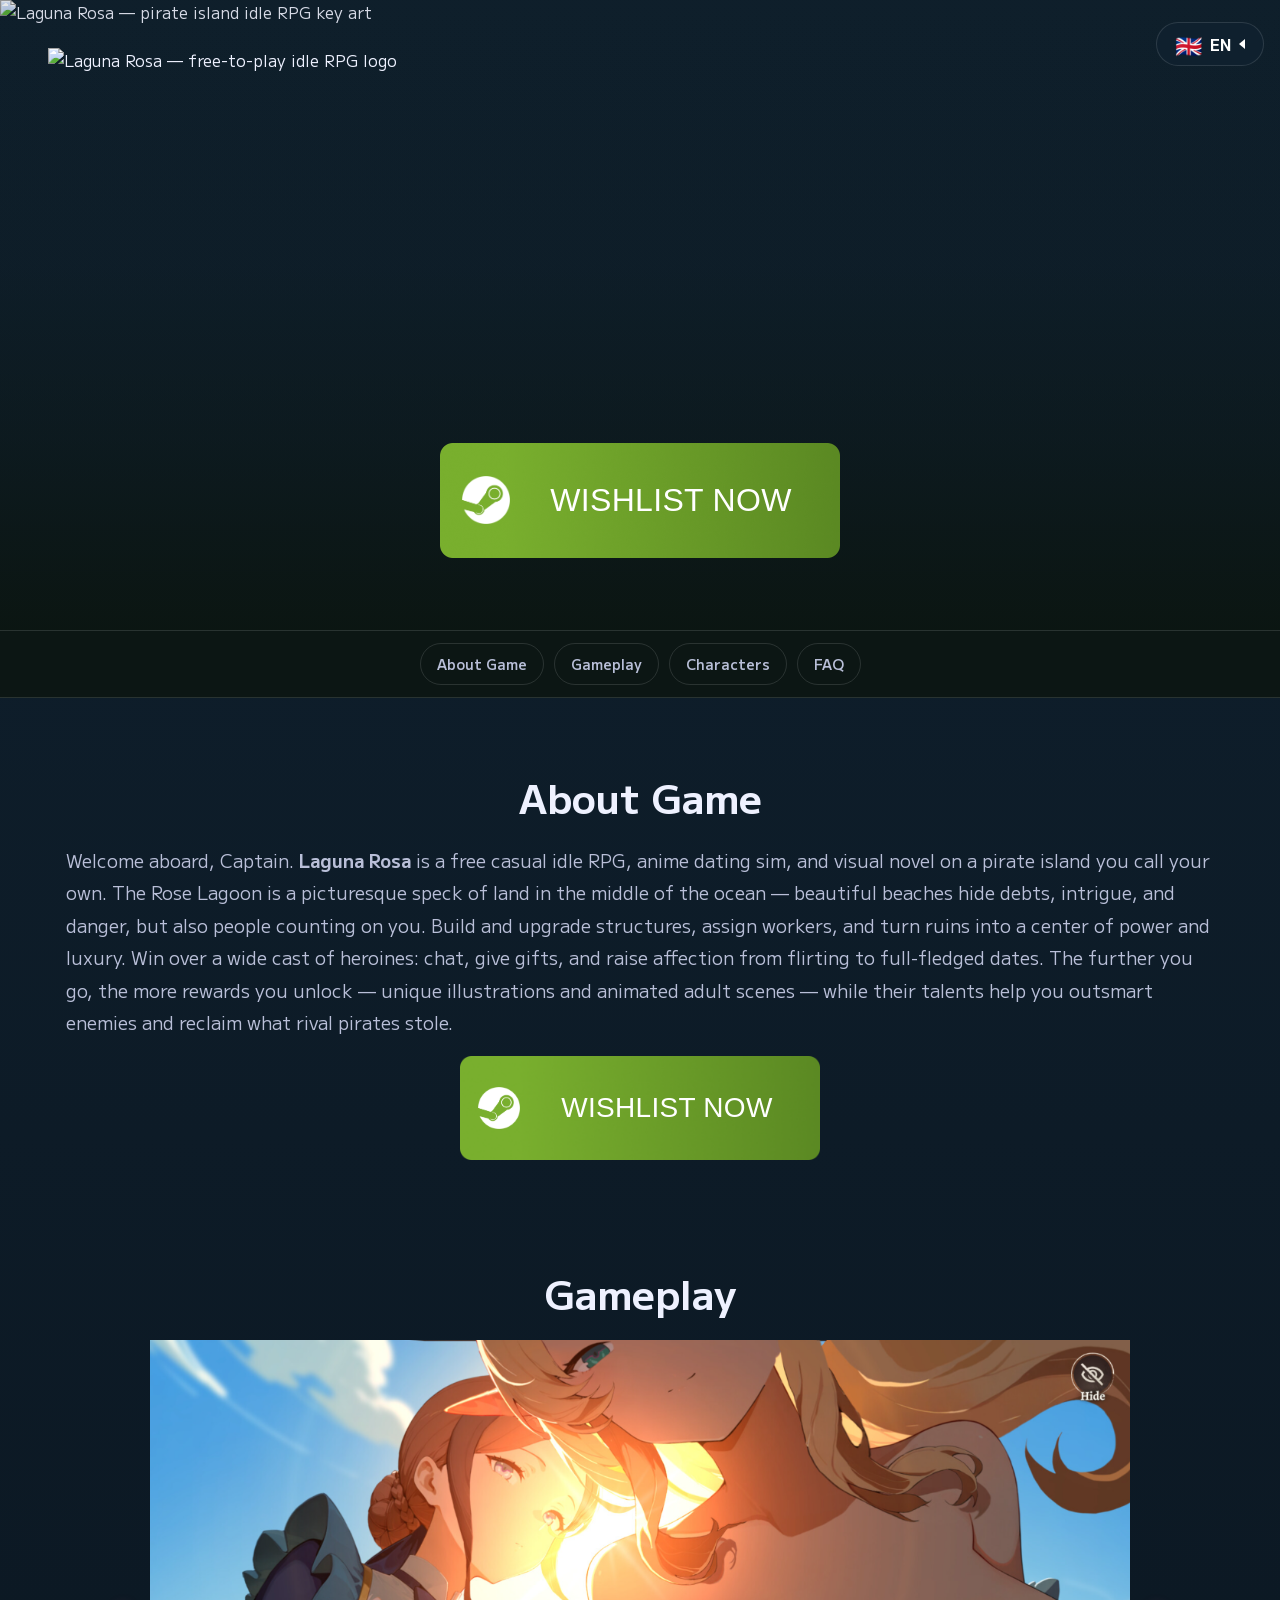
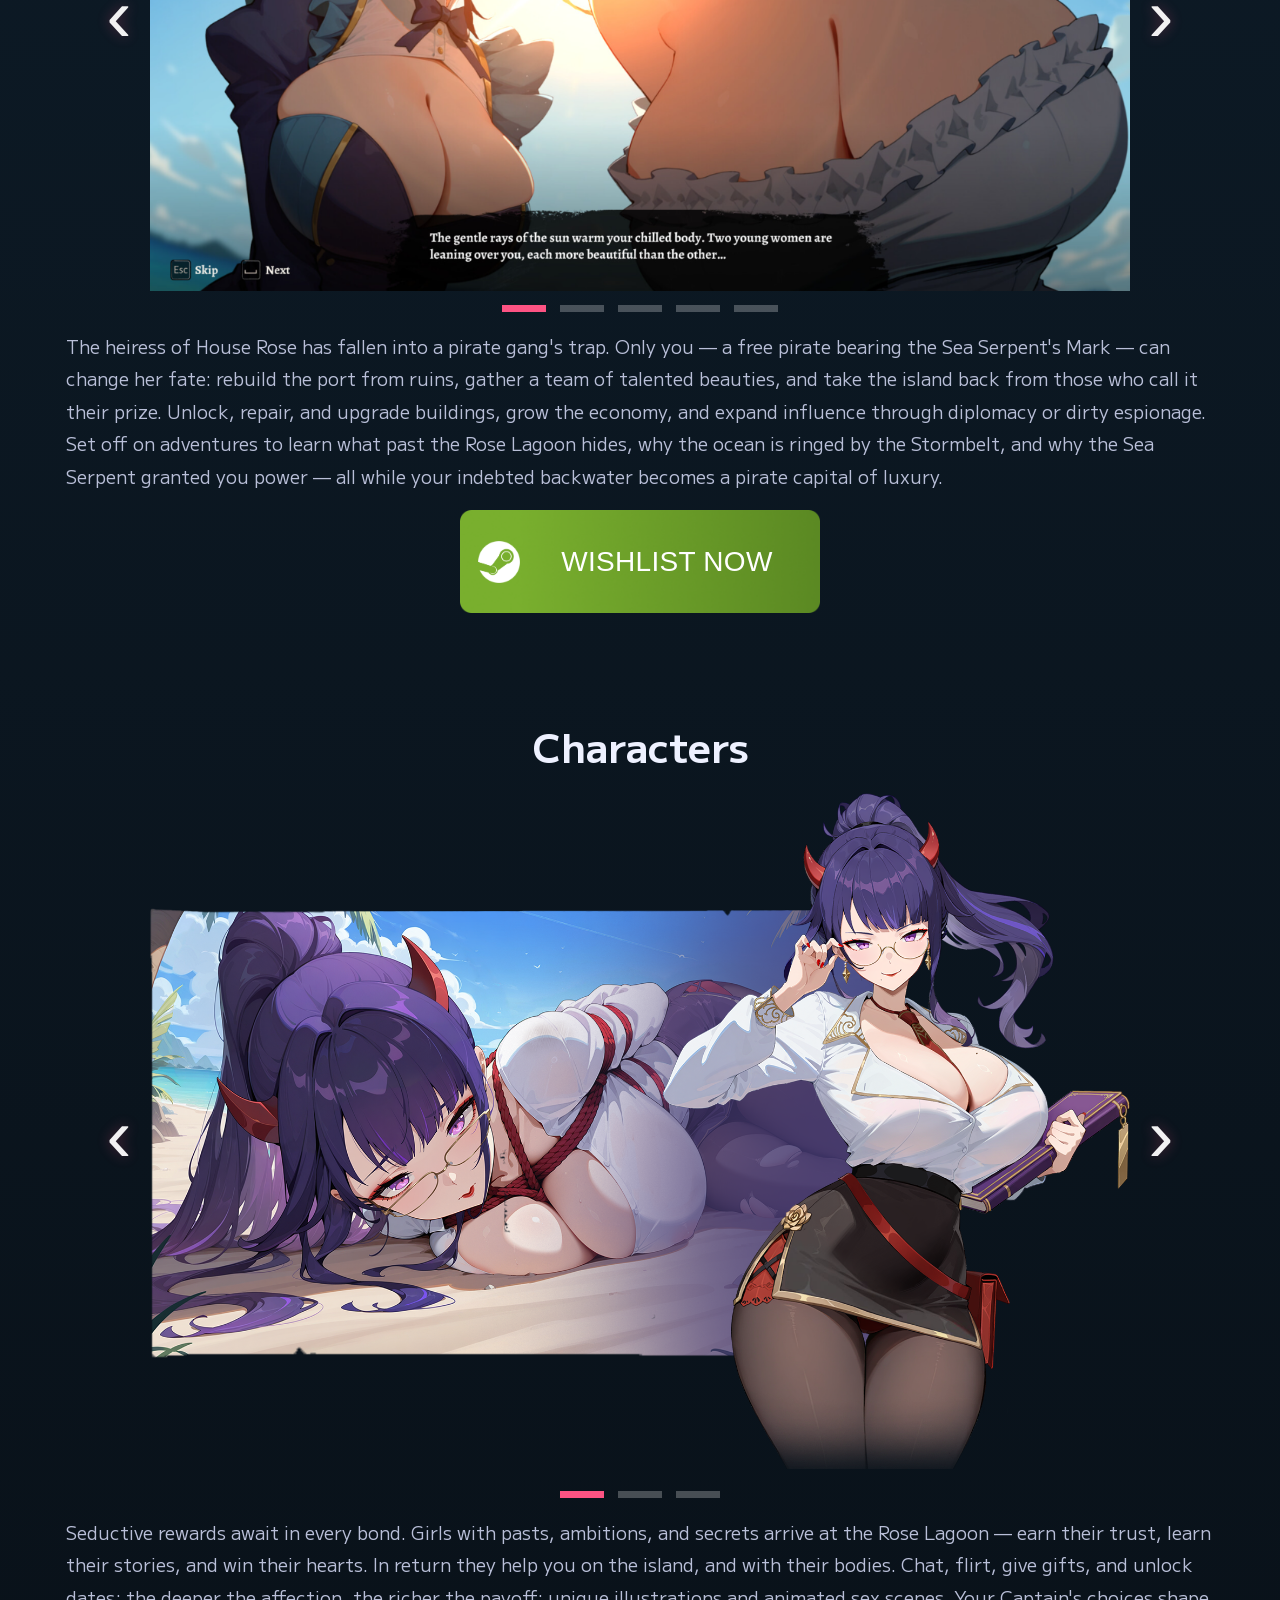
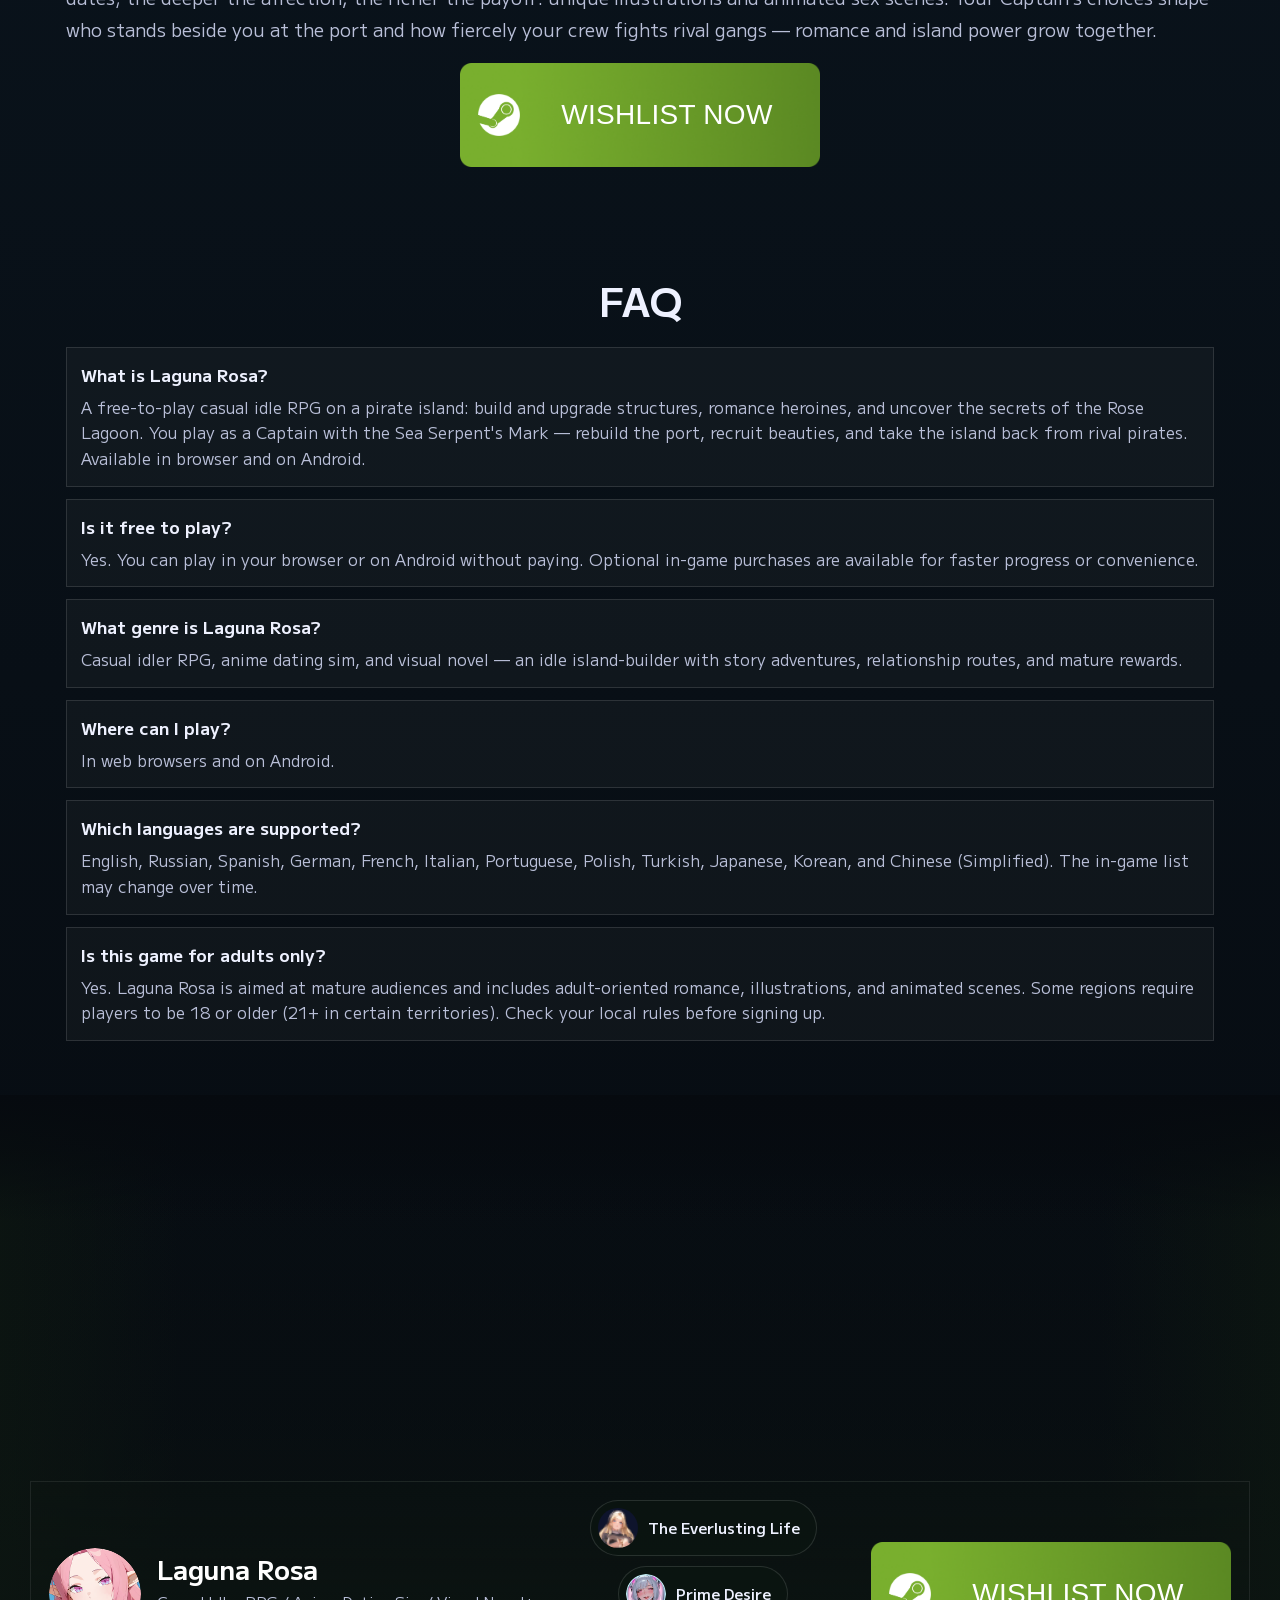
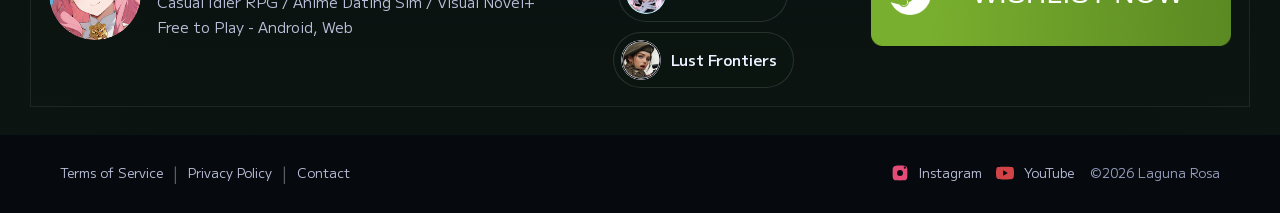
==== index.html @ 3c932c4e "Initial commit" ====
<!DOCTYPE html>
<html lang="en">
<head>
  <meta charset="UTF-8">
  <meta name="viewport" content="width=device-width, initial-scale=1.0">
  <meta name="referrer" content="strict-origin-when-cross-origin">
  <link rel="canonical" href="https://www.lustfrontiers.com/">
  <link rel="alternate" hreflang="en" href="https://www.lustfrontiers.com/">
  <link rel="alternate" hreflang="de" href="https://www.lustfrontiers.com/index-de.html">
  <link rel="alternate" hreflang="fr" href="https://www.lustfrontiers.com/index-fr.html">
  <link rel="alternate" hreflang="es" href="https://www.lustfrontiers.com/index-es.html">
  <link rel="alternate" hreflang="ja" href="https://www.lustfrontiers.com/index-jp.html">
  <link rel="alternate" hreflang="ko" href="https://www.lustfrontiers.com/index-ko.html">
  <link rel="alternate" hreflang="ru" href="https://www.lustfrontiers.com/index-ru.html">
  <link rel="alternate" hreflang="x-default" href="https://www.lustfrontiers.com/">
  <title>Laguna Rosa — free idle pirate island RPG with anime dating sim</title>
  <meta name="description" content="Laguna Rosa: a free casual idle RPG on a pirate island. Build your port, romance beautiful heroines, uncover secrets of the Rose Lagoon. Play in browser or on Android.">
  <meta name="keywords" content="Laguna Rosa, idle RPG, casual idler, anime dating sim, visual novel, pirate game, island builder, free browser game, Android, romance game, adult game">
  <link rel="icon" type="image/ico" href="favicon.ico">

  <link rel="preconnect" href="https://fonts.googleapis.com">
  <link rel="preconnect" href="https://fonts.gstatic.com" crossorigin>
  <link href="https://fonts.googleapis.com/css2?family=M+PLUS+1:wght@400;500;700&display=swap" rel="stylesheet">

  <link rel="stylesheet" href="css/main.css">

  <script src="js/yandex-metrika.js" data-counter-id="109002405"></script>
</head>

<body>
  <noscript><div><img src="https://mc.yandex.ru/watch/109002405" style="position:absolute;left:-9999px;" alt=""></div></noscript>

  <header class="hero">
    <img class="hero__header" src="assets/common/header_image.webp" alt="Laguna Rosa — pirate island idle RPG key art">
    <div class="hero__overlay"></div>

    <div class="lang-switcher" data-lang-switcher>
      <button type="button" class="lang-switcher__toggle" aria-expanded="false" aria-haspopup="true" aria-label="Select language">
        <span class="lang-switcher__current">
          <span class="lang-switcher__flag" aria-hidden="true">🇬🇧</span>
          <span class="lang-switcher__code">EN</span>
        </span>
      </button>
      <nav class="lang-switcher__menu" aria-label="Languages">
        <a class="lang-switcher__link" href="index.html" data-lang="en"><span class="lang-switcher__flag" aria-hidden="true">🇬🇧</span><span class="lang-switcher__code">EN</span></a>
        <a class="lang-switcher__link" href="index-de.html" data-lang="de"><span class="lang-switcher__flag" aria-hidden="true">🇩🇪</span><span class="lang-switcher__code">DE</span></a>
        <a class="lang-switcher__link" href="index-fr.html" data-lang="fr"><span class="lang-switcher__flag" aria-hidden="true">🇫🇷</span><span class="lang-switcher__code">FR</span></a>
        <a class="lang-switcher__link" href="index-es.html" data-lang="es"><span class="lang-switcher__flag" aria-hidden="true">🇪🇸</span><span class="lang-switcher__code">ES</span></a>
        <a class="lang-switcher__link" href="index-jp.html" data-lang="jp"><span class="lang-switcher__flag" aria-hidden="true">🇯🇵</span><span class="lang-switcher__code">JP</span></a>
        <a class="lang-switcher__link" href="index-ko.html" data-lang="ko"><span class="lang-switcher__flag" aria-hidden="true">🇰🇷</span><span class="lang-switcher__code">KR</span></a>
        <a class="lang-switcher__link" href="index-ru.html" data-lang="ru"><span class="lang-switcher__flag" aria-hidden="true">🇷🇺</span><span class="lang-switcher__code">RU</span></a>
      </nav>
    </div>

    <div class="hero__content">
      <div class="hero__logo">
        <img src="assets/common/logo.webp" alt="Laguna Rosa — free-to-play idle RPG logo">
      </div>
      <div class="steam-cta steam-cta--hero">
        <a class="steam-cta__wishlist" data-steam-link href="#" target="_blank" rel="noopener noreferrer" aria-label="View Laguna Rosa on Steam">
          <img class="steam-cta__wishlist-icon" src="assets/common/steam.webp" alt="" width="894" height="894" aria-hidden="true">
          <span class="steam-cta__wishlist-text">WISHLIST NOW</span>
        </a>
      </div>
    </div>
  </header>

  <div class="section-nav-wrapper">
    <nav class="section-nav" id="section-nav">
      <a class="section-nav__item" href="#section-about">About Game</a>
      <a class="section-nav__item" href="#section-gameplay">Gameplay</a>
      <a class="section-nav__item" href="#section-characters">Characters</a>
      <a class="section-nav__item" href="#section-faq">FAQ</a>
    </nav>
  </div>

  <main class="content">
    <section id="section-about" class="content-section">
      <h2 class="section-title">About Game</h2>
      <p class="section-block__text">
        Welcome aboard, Captain. <strong class="game-name">Laguna Rosa</strong> is a free casual idle RPG, anime dating sim, and visual novel on a pirate island you call your own. The Rose Lagoon is a picturesque speck of land in the middle of the ocean — beautiful beaches hide debts, intrigue, and danger, but also people counting on you. Build and upgrade structures, assign workers, and turn ruins into a center of power and luxury. Win over a wide cast of heroines: chat, give gifts, and raise affection from flirting to full-fledged dates. The further you go, the more rewards you unlock — unique illustrations and animated adult scenes — while their talents help you outsmart enemies and reclaim what rival pirates stole.
      </p>
            <div class="section-play">
        <div class="steam-cta">
          <a class="steam-cta__wishlist" data-steam-link href="#" target="_blank" rel="noopener noreferrer" aria-label="View Laguna Rosa on Steam">
          <img class="steam-cta__wishlist-icon" src="assets/common/steam.webp" alt="" width="894" height="894" aria-hidden="true">
          <span class="steam-cta__wishlist-text">WISHLIST NOW</span>
        </a>
        </div>
      </div>

    </section>

    <section id="section-gameplay" class="content-section">
      <h2 class="section-title">Gameplay</h2>
      <div class="carousel carousel--style-b" data-carousel data-carousel-interval="5000">
        <div class="carousel__slide-area">
          <button class="carousel__nav carousel__nav--prev" data-carousel-prev aria-label="Previous screenshot">
            <img src="assets/common/arrow_left.webp" alt="Previous">
          </button>
          <div class="carousel__container">
            <div class="carousel__track" data-carousel-track>
              <div class="carousel__slide"><img src="assets/carousel_01/Gameplay_screen_01.webp" alt="Laguna Rosa — Rose Lagoon island overview"></div>
              <div class="carousel__slide"><img src="assets/carousel_01/Gameplay_screen_02.webp" alt="Laguna Rosa — rebuild and upgrade port buildings"></div>
              <div class="carousel__slide"><img src="assets/carousel_01/Gameplay_screen_03.webp" alt="Laguna Rosa — assign workers and expand the island"></div>
              <div class="carousel__slide"><img src="assets/carousel_01/Gameplay_screen_04.webp" alt="Laguna Rosa — diplomacy and espionage on the high seas"></div>
              <div class="carousel__slide"><img src="assets/carousel_01/Gameplay_screen_05.webp" alt="Laguna Rosa — adventure beyond the Stormbelt"></div>
            </div>
          </div>
          <button class="carousel__nav carousel__nav--next" data-carousel-next aria-label="Next screenshot">
            <img src="assets/common/arrow_right.webp" alt="Next">
          </button>
        </div>
        <div class="carousel__pagination">
          <button class="carousel__dot active" data-carousel-dot aria-label="Slide 1"></button>
          <button class="carousel__dot" data-carousel-dot aria-label="Slide 2"></button>
          <button class="carousel__dot" data-carousel-dot aria-label="Slide 3"></button>
          <button class="carousel__dot" data-carousel-dot aria-label="Slide 4"></button>
          <button class="carousel__dot" data-carousel-dot aria-label="Slide 5"></button>
        </div>
      </div>
      <p class="section-block__text">
        The heiress of House Rose has fallen into a pirate gang's trap. Only you — a free pirate bearing the Sea Serpent's Mark — can change her fate: rebuild the port from ruins, gather a team of talented beauties, and take the island back from those who call it their prize. Unlock, repair, and upgrade buildings, grow the economy, and expand influence through diplomacy or dirty espionage. Set off on adventures to learn what past the Rose Lagoon hides, why the ocean is ringed by the Stormbelt, and why the Sea Serpent granted you power — all while your indebted backwater becomes a pirate capital of luxury.
      </p>
            <div class="section-play">
        <div class="steam-cta">
          <a class="steam-cta__wishlist" data-steam-link href="#" target="_blank" rel="noopener noreferrer" aria-label="View Laguna Rosa on Steam">
          <img class="steam-cta__wishlist-icon" src="assets/common/steam.webp" alt="" width="894" height="894" aria-hidden="true">
          <span class="steam-cta__wishlist-text">WISHLIST NOW</span>
        </a>
        </div>
      </div>

    </section>

    <section id="section-characters" class="content-section">
      <h2 class="section-title">Characters</h2>
      <div class="carousel carousel--style-b" data-carousel data-carousel-interval="6500">
        <div class="carousel__slide-area">
          <button class="carousel__nav carousel__nav--prev" data-carousel-prev aria-label="Previous character">
            <img src="assets/common/arrow_left.webp" alt="Previous">
          </button>
          <div class="carousel__container">
            <div class="carousel__track" data-carousel-track>
              <div class="carousel__slide"><img src="assets/carousel_02/slide_1.webp" alt="Laguna Rosa — heroine portrait and affection route"></div>
              <div class="carousel__slide"><img src="assets/carousel_02/slide_2.webp" alt="Laguna Rosa — chat, gifts, and rising affection"></div>
              <div class="carousel__slide"><img src="assets/carousel_02/slide_3.webp" alt="Laguna Rosa — heroine with a past, ambitions, and secrets"></div>
            </div>
          </div>
          <button class="carousel__nav carousel__nav--next" data-carousel-next aria-label="Next character">
            <img src="assets/common/arrow_right.webp" alt="Next">
          </button>
        </div>
        <div class="carousel__pagination">
          <button class="carousel__dot active" data-carousel-dot aria-label="Character 1"></button>
          <button class="carousel__dot" data-carousel-dot aria-label="Character 2"></button>
          <button class="carousel__dot" data-carousel-dot aria-label="Character 3"></button>
        </div>
      </div>
      <p class="section-block__text">
        Seductive rewards await in every bond. Girls with pasts, ambitions, and secrets arrive at the Rose Lagoon — earn their trust, learn their stories, and win their hearts. In return they help you on the island, and with their bodies. Chat, flirt, give gifts, and unlock dates; the deeper the affection, the richer the payoff: unique illustrations and animated sex scenes. Your Captain's choices shape who stands beside you at the port and how fiercely your crew fights rival gangs — romance and island power grow together.
      </p>
            <div class="section-play">
        <div class="steam-cta">
          <a class="steam-cta__wishlist" data-steam-link href="#" target="_blank" rel="noopener noreferrer" aria-label="View Laguna Rosa on Steam">
          <img class="steam-cta__wishlist-icon" src="assets/common/steam.webp" alt="" width="894" height="894" aria-hidden="true">
          <span class="steam-cta__wishlist-text">WISHLIST NOW</span>
        </a>
        </div>
      </div>

    </section>

    <!-- Trailer: hidden until video is on channel; remove content-section--trailer-hidden to show -->
    <section id="section-trailer" class="content-section content-section--trailer-hidden" aria-hidden="true">
      <h2 class="section-title">Trailer</h2>
      <div class="trailer-frame">
        <div class="trailer-frame__inner">
          <iframe
            src="https://www.youtube-nocookie.com/embed/x11kabUIgeI"
            title="Laguna Rosa trailer"
            referrerpolicy="strict-origin-when-cross-origin"
            allow="accelerometer; autoplay; clipboard-write; encrypted-media; gyroscope; picture-in-picture; web-share"
            allowfullscreen
          ></iframe>
        </div>
      </div>
            <div class="section-play">
        <div class="steam-cta">
          <a class="steam-cta__wishlist" data-steam-link href="#" target="_blank" rel="noopener noreferrer" aria-label="View Laguna Rosa on Steam">
          <img class="steam-cta__wishlist-icon" src="assets/common/steam.webp" alt="" width="894" height="894" aria-hidden="true">
          <span class="steam-cta__wishlist-text">WISHLIST NOW</span>
        </a>
        </div>
      </div>

    </section>

    <section id="section-faq" class="content-section">
      <h2 class="section-title">FAQ</h2>
      <div class="faq">
        <div class="faq__item">
          <h3 class="faq__question">What is Laguna Rosa?</h3>
          <p class="faq__answer">A free-to-play casual idle RPG on a pirate island: build and upgrade structures, romance heroines, and uncover the secrets of the Rose Lagoon. You play as a Captain with the Sea Serpent's Mark — rebuild the port, recruit beauties, and take the island back from rival pirates. Available in browser and on Android.</p>
        </div>
        <div class="faq__item">
          <h3 class="faq__question">Is it free to play?</h3>
          <p class="faq__answer">Yes. You can play in your browser or on Android without paying. Optional in-game purchases are available for faster progress or convenience.</p>
        </div>
        <div class="faq__item">
          <h3 class="faq__question">What genre is Laguna Rosa?</h3>
          <p class="faq__answer">Casual idler RPG, anime dating sim, and visual novel — an idle island-builder with story adventures, relationship routes, and mature rewards.</p>
        </div>
        <div class="faq__item">
          <h3 class="faq__question">Where can I play?</h3>
          <p class="faq__answer">In web browsers and on Android.</p>
        </div>
        <div class="faq__item">
          <h3 class="faq__question">Which languages are supported?</h3>
          <p class="faq__answer">English, Russian, Spanish, German, French, Italian, Portuguese, Polish, Turkish, Japanese, Korean, and Chinese (Simplified). The in-game list may change over time.</p>
        </div>
        <div class="faq__item">
          <h3 class="faq__question">Is this game for adults only?</h3>
          <p class="faq__answer">Yes. Laguna Rosa is aimed at mature audiences and includes adult-oriented romance, illustrations, and animated scenes. Some regions require players to be 18 or older (21+ in certain territories). Check your local rules before signing up.</p>
        </div>
      </div>

    </section>
  </main>

  <div class="end-visual-combo end-visual-combo--soft">
    <section class="end-visual end-visual--c" aria-hidden="true"></section>
    <div class="end-visual-combo__info">
      <div class="end-visual-combo__top">
        <div class="end-visual-combo__game">
          <div class="end-visual-combo__icon">
            <img src="assets/common/game-icon.webp" alt="Laguna Rosa app icon — Android and browser">
          </div>
          <div class="end-visual-combo__meta">
            <span class="end-visual-combo__name">Laguna Rosa</span>
            <span class="end-visual-combo__sub">Casual Idler RPG / Anime Dating Sim / Visual Novel+</span>
            <span class="end-visual-combo__sub">Free to Play - Android, Web</span>
          </div>
        </div>
        <div class="related-games related-games--in-combo">
          <ul class="related-games__list" aria-label="Other games">
            <li>
              <a class="related-games__link" href="https://theeverlustinglife.com/?utm_source=lr_web" target="_blank" rel="noopener noreferrer">
                <img class="related-games__icon" src="assets/common/everlusting-life-icon.ico" alt="">
                <span>The Everlusting Life</span>
              </a>
            </li>
            <li>
              <a class="related-games__link" href="https://primedesiregame.com/?utm_source=lr_web" target="_blank" rel="noopener noreferrer">
                <img class="related-games__icon" src="assets/common/prime-desire-icon.webp" alt="">
                <span>Prime Desire</span>
              </a>
            </li>
            <li>
              <a class="related-games__link" href="https://thelustfrontiers.com/?utm_source=lr_web" target="_blank" rel="noopener noreferrer">
                <img class="related-games__icon" src="assets/common/lust-frontiers-icon.webp" alt="">
                <span>Lust Frontiers</span>
              </a>
            </li>
          </ul>
        </div>
        <div class="steam-cta steam-cta--end">
          <a class="steam-cta__wishlist" data-steam-link href="#" target="_blank" rel="noopener noreferrer" aria-label="View Laguna Rosa on Steam">
          <img class="steam-cta__wishlist-icon" src="assets/common/steam.webp" alt="" width="894" height="894" aria-hidden="true">
          <span class="steam-cta__wishlist-text">WISHLIST NOW</span>
        </a>
        </div>
      </div>
    </div>
  </div>

  <footer class="footer">
    <div class="footer__bottom-row">
      <div class="footer__links">
        <a href="terms-of-use.html" target="_blank" rel="noopener noreferrer">Terms of Service</a>
        <span class="footer__separator">|</span>
        <a href="privacy.html" target="_blank" rel="noopener noreferrer">Privacy Policy</a>
        <span class="footer__separator">|</span>
        <a href="contact.html" target="_blank" rel="noopener noreferrer">Contact</a>
      </div>
      <div class="social-links social-links--footer">
        <a href="https://www.instagram.com/lagunarosagame/" class="social-links__item social-links__item--instagram" target="_blank" rel="noopener noreferrer">Instagram</a>
        <a href="https://www.youtube.com/@lagunarosagame" class="social-links__item social-links__item--youtube" target="_blank" rel="noopener noreferrer">YouTube</a>
      </div>
      <p class="footer__copyright">©2026 Laguna Rosa</p>
    </div>
  </footer>

  <script src="js/main.js"></script>
</body>
</html>
---- css/main.css ----
:root {
  --bg-start: #0f202e;
  --bg-end: #060a0f;
  --text-main: #eef1ff;
  --text-soft: #b9bfd8;
  --accent: #fd5383;
  --accent-hover: #e74a4c;
  --accent-aux: #456526;
  --border: rgba(255, 255, 255, 0.12);
  --max-width: 1160px;
  --play-btn-aspect: 2055 / 765;
  --hero-logo-inset: clamp(20px, 4vw, 48px);
}

* {
  box-sizing: border-box;
}

body {
  margin: 0;
  font-family: "M PLUS 1", sans-serif;
  color: var(--text-main);
  background: linear-gradient(180deg, var(--bg-start), var(--bg-end));
}

a {
  color: inherit;
  text-decoration: none;
}

.hero {
  position: relative;
  min-height: 70vh;
  overflow: hidden;
  display: block;
}

.hero__header {
  position: absolute;
  inset: 0;
  width: 100%;
  height: 100%;
  object-fit: cover;
  object-position: center center;
}

.hero__overlay {
  position: absolute;
  inset: 0;
  pointer-events: none;
  background: linear-gradient(
    180deg,
    rgba(11, 21, 16, 0.1) 0%,
    rgba(11, 21, 16, 0.14) 42%,
    rgba(11, 21, 16, 0.48) 72%,
    rgba(11, 21, 16, 0.92) 100%
  );
}

.hero__content {
  position: absolute;
  inset: 0;
  z-index: 2;
  display: flex;
  flex-direction: column;
  justify-content: space-between;
  align-items: center;
  padding: 0 0 clamp(28px, 8vh, 72px);
  width: 100%;
  box-sizing: border-box;
  pointer-events: none;
}

.hero__content > * {
  pointer-events: auto;
}

.hero__logo {
  align-self: flex-start;
  margin: var(--hero-logo-inset) 0 0 var(--hero-logo-inset);
  width: clamp(160px, 36vw, 480px);
  flex-shrink: 0;
}

.hero__logo img {
  width: 100%;
  max-height: clamp(120px, 28vh, 380px);
  object-fit: contain;
  display: block;
}

.lang-switcher {
  position: absolute;
  top: 16px;
  right: 16px;
  z-index: 3;
  display: flex;
  flex-direction: row-reverse;
  align-items: center;
  gap: 8px;
}

.lang-switcher__toggle {
  font-family: inherit;
  font-size: 16px;
  font-weight: 700;
  padding: 10px 18px;
  border-radius: 999px;
  color: #fff;
  background: var(--bg-start);
  border: 1px solid var(--border);
  cursor: pointer;
  display: inline-flex;
  align-items: center;
  gap: 8px;
  transition: background 0.2s ease;
}

.lang-switcher__toggle:hover {
  background: #162d3f;
}

.lang-switcher__toggle::after {
  content: "";
  width: 0;
  height: 0;
  border-top: 5px solid transparent;
  border-bottom: 5px solid transparent;
  border-right: 6px solid currentColor;
  transition: transform 0.2s ease;
}

.lang-switcher--open .lang-switcher__toggle::after {
  transform: rotate(180deg);
}

.lang-switcher__menu {
  display: flex;
  flex-direction: row-reverse;
  align-items: center;
  gap: 8px;
  margin: 0;
  padding: 8px;
  list-style: none;
  background: var(--bg-start);
  border: 1px solid var(--border);
  border-radius: 999px;
  opacity: 0;
  visibility: hidden;
  transform: translateX(8px);
  pointer-events: none;
  transition: opacity 0.2s ease, visibility 0.2s ease, transform 0.2s ease;
}

.lang-switcher--open .lang-switcher__menu {
  opacity: 1;
  visibility: visible;
  transform: translateX(0);
  pointer-events: auto;
}

.lang-switcher__current,
.lang-switcher__link {
  display: inline-flex;
  align-items: center;
  gap: 8px;
}

.lang-switcher__flag {
  font-size: 22px;
  line-height: 1;
  flex-shrink: 0;
}

.lang-switcher__code {
  line-height: 1;
}

.lang-switcher__link {
  font-size: 15px;
  font-weight: 700;
  padding: 8px 12px;
  border-radius: 999px;
  color: var(--text-soft);
  transition: 0.2s ease;
  white-space: nowrap;
}

.lang-switcher__link:hover {
  color: var(--text-main);
  background: rgba(255, 255, 255, 0.08);
}

.section-nav-wrapper {
  position: sticky;
  top: 0;
  z-index: 30;
  backdrop-filter: blur(8px);
  background: rgba(12, 22, 17, 0.84);
  border-top: 1px solid var(--border);
  border-bottom: 1px solid var(--border);
}

.section-nav {
  width: min(var(--max-width), 96vw);
  margin: 0 auto;
  display: flex;
  flex-wrap: wrap;
  justify-content: center;
  gap: 10px;
  padding: 12px 0;
}

.section-nav__item {
  padding: 10px 16px;
  border: 1px solid var(--border);
  border-radius: 999px;
  color: var(--text-soft);
  font-weight: 600;
  font-size: 14px;
  transition: 0.2s ease;
}

.section-nav__item:hover,
.section-nav__item.active {
  color: #fff;
  border-color: rgba(253, 83, 131, 0.75);
  background: rgba(253, 83, 131, 0.2);
}

.content {
  width: min(var(--max-width), 94vw);
  margin: 0 auto;
  padding: 36px 0 20px;
}

.content-section {
  padding: 34px 6px;
}

.content-section + .content-section {
  margin-top: 36px;
}

/* Trailer block kept in DOM for later; toggle by removing this class */
.content-section--trailer-hidden {
  display: none !important;
}

.section-title {
  margin: 0 0 18px;
  text-align: center;
  font-size: clamp(26px, 3.2vw, 40px);
  font-weight: 700;
}

.image-block {
  overflow: hidden;
}

.image-block img {
  width: 100%;
  display: block;
}

.image-block--full img {
  min-height: clamp(280px, 42vw, 520px);
  object-fit: cover;
  object-position: center;
}

.section-block__text {
  margin: 18px 0 0;
  font-size: 18px;
  line-height: 1.8;
  color: var(--text-soft);
  text-align: left;
}

.trailer-frame {
  border: 1px solid var(--border);
  padding: 10px;
  background: #0e1713;
}

.trailer-frame__inner {
  position: relative;
  padding-bottom: 56.25%;
  height: 0;
  overflow: hidden;
  border-radius: 10px;
}

.trailer-frame__inner iframe {
  position: absolute;
  inset: 0;
  width: 100%;
  height: 100%;
  border: 0;
}

.faq {
  display: grid;
  gap: 12px;
}

.faq__item {
  background: rgba(255, 255, 255, 0.03);
  border: 1px solid var(--border);
  padding: 14px;
}

.faq__question {
  margin: 0 0 8px;
  font-size: 17px;
}

.faq__answer {
  margin: 0;
  color: var(--text-soft);
  line-height: 1.6;
}

.end-visual {
  position: relative;
  width: 100%;
  margin: 0;
  height: clamp(280px, 46vw, 620px);
  overflow: hidden;
  pointer-events: none;
}

.end-visual::before {
  content: "";
  position: absolute;
  inset: 0;
  z-index: 1;
  background:
    linear-gradient(180deg, rgba(12, 21, 17, 0) 0%, rgba(12, 21, 17, 0.16) 36%, rgba(12, 21, 17, 0.8) 100%),
    linear-gradient(90deg, rgba(12, 21, 17, 0.95) 0%, rgba(12, 21, 17, 0) 16%, rgba(12, 21, 17, 0) 84%, rgba(12, 21, 17, 0.95) 100%);
}

.end-visual::after {
  content: "";
  position: absolute;
  left: 0;
  right: 0;
  top: 0;
  z-index: 2;
  height: clamp(56px, 10vw, 128px);
  background: linear-gradient(
    180deg,
    var(--bg-end) 0%,
    rgba(6, 10, 15, 0.72) 42%,
    rgba(6, 10, 15, 0) 100%
  );
}

.end-visual--a {
  height: clamp(250px, 40vw, 520px);
}

.end-visual--b {
  height: clamp(300px, 48vw, 640px);
}

.end-visual--b img {
  width: min(1700px, 108%);
  filter: saturate(0.92) brightness(0.82);
}

.end-visual--b::before {
  background:
    linear-gradient(180deg, rgba(12, 21, 17, 0.04) 0%, rgba(12, 21, 17, 0.26) 42%, rgba(12, 21, 17, 0.88) 100%),
    linear-gradient(90deg, rgba(12, 21, 17, 0.98) 0%, rgba(12, 21, 17, 0.2) 14%, rgba(12, 21, 17, 0.2) 86%, rgba(12, 21, 17, 0.98) 100%);
}

.end-visual-combo {
  position: relative;
}

.end-visual.end-visual--c {
  height: auto;
  aspect-ratio: 2 / 1;
  background-image: url("../assets/common/footer.webp");
  background-repeat: no-repeat;
  background-size: 100% 100%;
  background-position: center center;
}

.end-visual--c::before {
  background:
    linear-gradient(180deg, rgba(12, 21, 17, 0) 0%, rgba(12, 21, 17, 0.22) 48%, rgba(12, 21, 17, 0.82) 100%),
    linear-gradient(90deg, rgba(12, 21, 17, 0.88) 0%, rgba(12, 21, 17, 0) 14%, rgba(12, 21, 17, 0) 86%, rgba(12, 21, 17, 0.88) 100%);
}

.end-visual-combo__info {
  position: absolute;
  left: clamp(12px, 3vw, 30px);
  right: clamp(12px, 3vw, 30px);
  bottom: clamp(14px, 3vw, 28px);
  z-index: 3;
  padding: clamp(12px, 2vw, 18px);
  background: linear-gradient(180deg, rgba(12, 21, 17, 0.28), rgba(12, 21, 17, 0.72));
  border: 1px solid rgba(255, 255, 255, 0.14);
}

.end-visual-combo__top {
  display: flex;
  justify-content: space-between;
  align-items: center;
  gap: clamp(8px, 2vw, 16px);
  width: 100%;
}

.end-visual-combo__game {
  display: flex;
  align-items: center;
  gap: 16px;
  min-width: 0;
  flex: 0 1 auto;
}

.end-visual-combo__icon {
  width: clamp(64px, 8vw, 92px);
  height: clamp(64px, 8vw, 92px);
  flex-shrink: 0;
  border-radius: 50%;
  overflow: hidden;
}

.end-visual-combo__icon img {
  width: 100%;
  height: 100%;
  object-fit: cover;
  display: block;
  border-radius: 50%;
}

.end-visual-combo__meta {
  display: grid;
  gap: 4px;
}

.end-visual-combo__name {
  font-size: clamp(18px, 2.2vw, 26px);
  font-weight: 700;
  color: #fff;
}

.end-visual-combo__sub {
  color: var(--text-soft);
  font-size: clamp(12px, 1.4vw, 15px);
}

.end-visual-combo--minimal .end-visual-combo__meta {
  display: none;
}

.end-visual-combo--text-only .steam-cta--end {
  display: none;
}

.end-visual-combo--soft .end-visual-combo__info {
  background: linear-gradient(180deg, rgba(12, 21, 17, 0.2), rgba(12, 21, 17, 0.62));
  border-color: rgba(255, 255, 255, 0.08);
}

.section-play {
  margin-top: 18px;
  display: flex;
  justify-content: center;
}

.steam-cta {
  display: flex;
  align-items: center;
  justify-content: center;
}

.steam-cta__wishlist {
  display: inline-flex;
  align-items: center;
  justify-content: center;
  gap: clamp(6px, 1.6vw, 12px);
  box-sizing: border-box;
  width: min(360px, 88vw);
  aspect-ratio: 1547 / 445;
  padding: 0 clamp(8px, 2.5vw, 18px);
  text-decoration: none;
  background: url("../assets/common/ws_button.webp") center / 100% 100% no-repeat;
  transition: filter 0.15s ease, transform 0.15s ease;
}

.steam-cta__wishlist:hover {
  filter: brightness(1.08);
  transform: scale(1.02);
}

.steam-cta__wishlist:active {
  filter: brightness(0.95);
  transform: scale(0.98);
}

.steam-cta__wishlist-icon {
  flex-shrink: 0;
  display: block;
  width: clamp(28px, 8vw, 42px);
  height: auto;
}

.steam-cta__wishlist-text {
  flex: 1 1 auto;
  min-width: 0;
  max-width: calc(100% - clamp(28px, 8vw, 42px) - clamp(6px, 1.6vw, 12px));
  font-family: Arial, Helvetica, sans-serif;
  font-size: clamp(17px, 4.2vw, 28px);
  font-weight: 400;
  line-height: 1;
  color: #fff;
  text-transform: uppercase;
  letter-spacing: 0.01em;
  white-space: nowrap;
  text-align: center;
}

.steam-cta--hero {
  align-self: center;
}

.steam-cta--hero .steam-cta__wishlist {
  width: min(400px, 92vw);
  gap: clamp(8px, 1.8vw, 14px);
  padding: 0 clamp(10px, 2.8vw, 22px);
}

.steam-cta--hero .steam-cta__wishlist-icon {
  width: clamp(32px, 9vw, 48px);
}

.steam-cta--hero .steam-cta__wishlist-text {
  max-width: calc(100% - clamp(32px, 9vw, 48px) - clamp(8px, 1.8vw, 14px));
  font-size: clamp(19px, 4.5vw, 32px);
}

html[lang="ko"] .steam-cta__wishlist-text {
  text-transform: none;
  font-size: clamp(24px, 5.2vw, 38px);
}

html[lang="ko"] .steam-cta--hero .steam-cta__wishlist-text {
  font-size: clamp(26px, 5.5vw, 42px);
}

html[lang="fr"] .steam-cta__wishlist-text {
  font-size: clamp(18px, 4.4vw, 30px);
}

html[lang="fr"] .steam-cta--hero .steam-cta__wishlist-text {
  font-size: clamp(20px, 4.7vw, 34px);
}

html[lang="es"] .steam-cta__wishlist,
html[lang="ja"] .steam-cta__wishlist {
  width: min(400px, 94vw);
  gap: clamp(4px, 1.2vw, 8px);
  padding: 0 clamp(6px, 2vw, 14px);
}

html[lang="es"] .steam-cta__wishlist-icon,
html[lang="ja"] .steam-cta__wishlist-icon {
  width: clamp(24px, 7vw, 36px);
}

html[lang="es"] .steam-cta__wishlist-text {
  max-width: calc(100% - clamp(24px, 7vw, 36px) - clamp(4px, 1.2vw, 8px));
  font-size: clamp(15px, 3.7vw, 24px);
  letter-spacing: 0;
}

html[lang="es"] .steam-cta--hero .steam-cta__wishlist,
html[lang="ja"] .steam-cta--hero .steam-cta__wishlist {
  width: min(440px, 96vw);
  gap: clamp(6px, 1.4vw, 10px);
  padding: 0 clamp(8px, 2.2vw, 18px);
}

html[lang="es"] .steam-cta--hero .steam-cta__wishlist-icon,
html[lang="ja"] .steam-cta--hero .steam-cta__wishlist-icon {
  width: clamp(28px, 8vw, 40px);
}

html[lang="es"] .steam-cta--hero .steam-cta__wishlist-text {
  max-width: calc(100% - clamp(28px, 8vw, 40px) - clamp(6px, 1.4vw, 10px));
  font-size: clamp(17px, 4vw, 26px);
}

html[lang="ja"] .steam-cta__wishlist-text {
  text-transform: none;
  max-width: calc(100% - clamp(24px, 7vw, 36px) - clamp(4px, 1.2vw, 8px));
  font-size: clamp(14px, 3.4vw, 21px);
  letter-spacing: 0;
}

html[lang="ja"] .steam-cta--hero .steam-cta__wishlist-text {
  max-width: calc(100% - clamp(28px, 8vw, 40px) - clamp(6px, 1.4vw, 10px));
  font-size: clamp(15px, 3.7vw, 23px);
}

html[lang="de"] .steam-cta__wishlist-text,
html[lang="ru"] .steam-cta__wishlist-text {
  font-size: clamp(16px, 3.8vw, 26px);
}

html[lang="de"] .steam-cta--hero .steam-cta__wishlist-text,
html[lang="ru"] .steam-cta--hero .steam-cta__wishlist-text {
  font-size: clamp(18px, 4.2vw, 30px);
}

.steam-cta--end {
  flex-shrink: 0;
}

.social-links {
  display: flex;
  flex-direction: column;
  gap: 10px;
}

.social-links__item {
  display: inline-flex;
  align-items: center;
  gap: 10px;
  color: var(--text-soft);
  font-size: 15px;
  transition: 0.2s ease;
}

.social-links__item::before {
  content: "";
  width: 18px;
  height: 18px;
  background-repeat: no-repeat;
  background-size: contain;
  background-position: center;
  opacity: 0.9;
}

.social-links__item--instagram::before {
  background-image: url("data:image/svg+xml,%3Csvg xmlns='http://www.w3.org/2000/svg' viewBox='0 0 24 24' fill='%23fd5383'%3E%3Cpath d='M12 2.163c3.204 0 3.584.012 4.85.07 3.252.148 4.771 1.691 4.919 4.919.058 1.265.069 1.645.069 4.849 0 3.205-.012 3.584-.069 4.849-.149 3.225-1.664 4.771-4.919 4.919-1.266.058-1.644.07-4.85.07-3.204 0-3.584-.012-4.849-.07-3.26-.149-4.771-1.699-4.919-4.92-.058-1.265-.07-1.644-.07-4.849 0-3.204.013-3.583.07-4.849.149-3.227 1.664-4.771 4.919-4.919 1.266-.057 1.645-.069 4.849-.069zm0 5.838a4 4 0 1 0 0 8 4 4 0 0 0 0-8zm6.4-1.7a1.44 1.44 0 1 0 0-2.88 1.44 1.44 0 0 0 0 2.88z'/%3E%3C/svg%3E");
}

.social-links__item--youtube::before {
  background-image: url("data:image/svg+xml,%3Csvg xmlns='http://www.w3.org/2000/svg' viewBox='0 0 24 24' fill='%23e74a4c'%3E%3Cpath d='M23.5 6.2a3 3 0 0 0-2.1-2.1C19.5 3.5 12 3.5 12 3.5s-7.5 0-9.4.6A3 3 0 0 0 .5 6.2C0 8.1 0 12 0 12s0 3.9.5 5.8a3 3 0 0 0 2.1 2.1c1.9.6 9.4.6 9.4.6s7.5 0 9.4-.6a3 3 0 0 0 2.1-2.1c.5-1.9.5-5.8.5-5.8s0-3.9-.5-5.8zM9.5 15.6V8.4L15.8 12l-6.3 3.6z'/%3E%3C/svg%3E");
}

.social-links__item:hover {
  color: #fff;
}

.related-games--in-combo {
  flex: 1 1 0;
  min-width: 0;
  display: flex;
  justify-content: center;
}

.related-games__list {
  display: flex;
  flex-wrap: wrap;
  justify-content: center;
  gap: 10px;
  margin: 0;
  padding: 0;
  list-style: none;
}

.related-games__icon {
  width: 40px;
  height: 40px;
  border-radius: 50%;
  object-fit: cover;
  flex-shrink: 0;
  display: block;
}

.related-games__icon--placeholder {
  background: rgba(255, 255, 255, 0.06);
  border: 1px solid var(--border);
  border-radius: 50%;
}

.related-games__link {
  display: inline-flex;
  align-items: center;
  gap: 10px;
  padding: 7px 16px 7px 7px;
  border-radius: 999px;
  border: 1px solid var(--border);
  background: rgba(12, 23, 17, 0.55);
  color: var(--text-main);
  font-size: 15px;
  font-weight: 600;
  transition: border-color 0.2s ease, background 0.2s ease, color 0.2s ease;
}

a.related-games__link:hover {
  border-color: rgba(253, 83, 131, 0.45);
  background: rgba(253, 83, 131, 0.12);
  color: #fff;
}

.related-games__link--soon {
  color: var(--text-soft);
  cursor: default;
  opacity: 0.72;
}

.related-games__badge {
  font-size: 12px;
  font-weight: 700;
  letter-spacing: 0.04em;
  text-transform: uppercase;
  color: var(--text-soft);
  padding: 3px 10px;
  border-radius: 999px;
  background: rgba(255, 255, 255, 0.06);
}

.footer {
  width: min(var(--max-width), 94vw);
  margin: 10px auto 0;
  padding: 16px 0 28px;
}

.footer__bottom-row {
  display: grid;
  grid-template-columns: 1fr auto auto;
  align-items: center;
  gap: 16px;
}

.footer__links {
  display: flex;
  align-items: center;
  gap: 10px;
}

.footer__links a {
  color: var(--text-soft);
  font-size: 13px;
}

.footer__links a:hover {
  color: #fff;
}

.footer__separator {
  color: rgba(255, 255, 255, 0.35);
}

.social-links--footer {
  flex-direction: row;
  align-items: center;
  gap: 14px;
}

.social-links--footer .social-links__item {
  font-size: 13px;
}

.footer__copyright {
  margin: 0;
  color: #99a0bf;
  font-size: 13px;
}

.carousel {
  margin-top: 6px;
}

.carousel__slide-area {
  position: relative;
  display: flex;
  align-items: center;
  justify-content: center;
}

.carousel__container {
  width: min(980px, 100%);
  overflow: hidden;
}

.carousel__track {
  display: flex;
}

.carousel__slide {
  flex: 0 0 100%;
}

.carousel__slide img {
  display: block;
  width: 100%;
}

.carousel__nav {
  position: absolute;
  top: 50%;
  transform: translateY(-50%);
  width: 62px;
  height: 62px;
  border: none;
  background: transparent;
  cursor: pointer;
  display: flex;
  align-items: center;
  justify-content: center;
  padding: 0;
  z-index: 3;
}

.carousel__nav::before {
  content: none;
}

.carousel__nav img {
  display: none;
}

.carousel__nav::after {
  content: "\203A";
  position: relative;
  z-index: 1;
  color: #fff;
  font-size: 34px;
  line-height: 1;
  font-weight: 700;
}

.carousel__nav--prev::after {
  content: "\2039";
  transform: translateX(-1px);
}

.carousel__nav--prev {
  left: 8px;
}

.carousel__nav--next::after {
  transform: translateX(1px);
}

.carousel__nav--next {
  right: 8px;
}

.carousel__pagination {
  display: flex;
  justify-content: center;
  gap: 10px;
  margin-top: 14px;
}

.carousel__dot {
  width: 12px;
  height: 12px;
  border: 1px solid rgba(255, 255, 255, 0.7);
  background: transparent;
  cursor: pointer;
}

.carousel__dot.active {
  background: var(--accent-aux);
  border-color: var(--accent-aux);
}

.carousel--style-b .carousel__nav {
  width: 92px;
  height: 92px;
}

.carousel--style-b .carousel__nav::after {
  font-size: 76px;
  font-weight: 400;
  color: rgba(255, 255, 255, 0.94);
  text-shadow: 0 0 14px rgba(253, 83, 131, 0.32);
}

.carousel--style-b .carousel__pagination {
  gap: 14px;
}

.carousel--style-b .carousel__dot {
  width: 44px;
  height: 7px;
  border: none;
  background: rgba(255, 255, 255, 0.25);
}

.carousel--style-b .carousel__dot.active {
  background: #fd5383;
}

@media (max-width: 900px) {
  .hero__content {
    padding-bottom: clamp(20px, 6vh, 52px);
  }

  .section-play__btn,
  .footer-block__play-btn {
    width: min(310px, 90vw);
  }

  .hero__play-btn {
    width: clamp(200px, 26vw, 340px);
  }

  .end-visual-combo__play {
    width: clamp(190px, 26vw, 310px);
  }

  .footer-block__info {
    flex-direction: column;
    gap: 16px;
  }

  .footer-side {
    align-items: flex-start;
    min-width: 0;
  }

  .footer__bottom-row {
    grid-template-columns: 1fr;
    justify-items: start;
    gap: 10px;
  }

  .social-links--footer {
    flex-wrap: wrap;
    gap: 10px;
  }

  .related-games__list {
    gap: 6px;
  }

  .related-games__link {
    font-size: 13px;
    padding: 6px 12px 6px 6px;
  }

  .related-games__icon {
    width: 32px;
    height: 32px;
  }
}

@media (max-width: 640px) {
  .hero {
    --hero-logo-inset: clamp(16px, 4vw, 32px);
  }

  .hero__content {
    padding-bottom: clamp(16px, 5vh, 40px);
  }

  .section-play__btn,
  .footer-block__play-btn {
    width: min(270px, 88vw);
  }

  .hero__play-btn {
    width: clamp(190px, 44vw, 300px);
  }

  .end-visual-combo__play {
    width: min(260px, 88vw);
  }

  .hero {
    min-height: 48vh;
    padding: 20px 12px 24px;
  }

  .content-section,
  .footer-block {
    padding: 20px 16px;
  }

  .content-section {
    padding-left: 0;
    padding-right: 0;
  }

  .section-nav__item {
    font-size: 13px;
    padding: 9px 12px;
  }

  .section-block__text {
    font-size: 16px;
    line-height: 1.7;
  }

  .carousel__nav {
    width: 52px;
    height: 52px;
  }

  .carousel__nav::after {
    font-size: 24px;
  }

  .carousel--style-b .carousel__nav::after {
    font-size: 54px;
  }

  .carousel--style-b .carousel__nav {
    width: 72px;
    height: 72px;
  }

  .carousel--style-b .carousel__dot {
    width: 34px;
    height: 6px;
  }

  .footer {
    padding-left: 16px;
    padding-right: 16px;
  }
}

@media (max-width: 480px) {
  .hero__logo {
    width: clamp(145px, 44vw, 260px);
  }

  .hero__play-btn {
    width: min(200px, 46vw);
  }

  .section-play__btn,
  .footer-block__play-btn {
    width: min(250px, 86vw);
  }

  .end-visual-combo__play {
    width: min(240px, 86vw);
  }

  .carousel--style-b .carousel__nav {
    width: 60px;
    height: 60px;
  }

  .carousel--style-b .carousel__nav--prev {
    left: 2px;
  }

  .carousel--style-b .carousel__nav--next {
    right: 2px;
  }

  .carousel--style-b .carousel__nav::after {
    font-size: 44px;
  }

  .carousel--style-b .carousel__pagination {
    gap: 8px;
    margin-top: 10px;
  }

  .carousel--style-b .carousel__dot {
    width: 24px;
    height: 5px;
  }
}
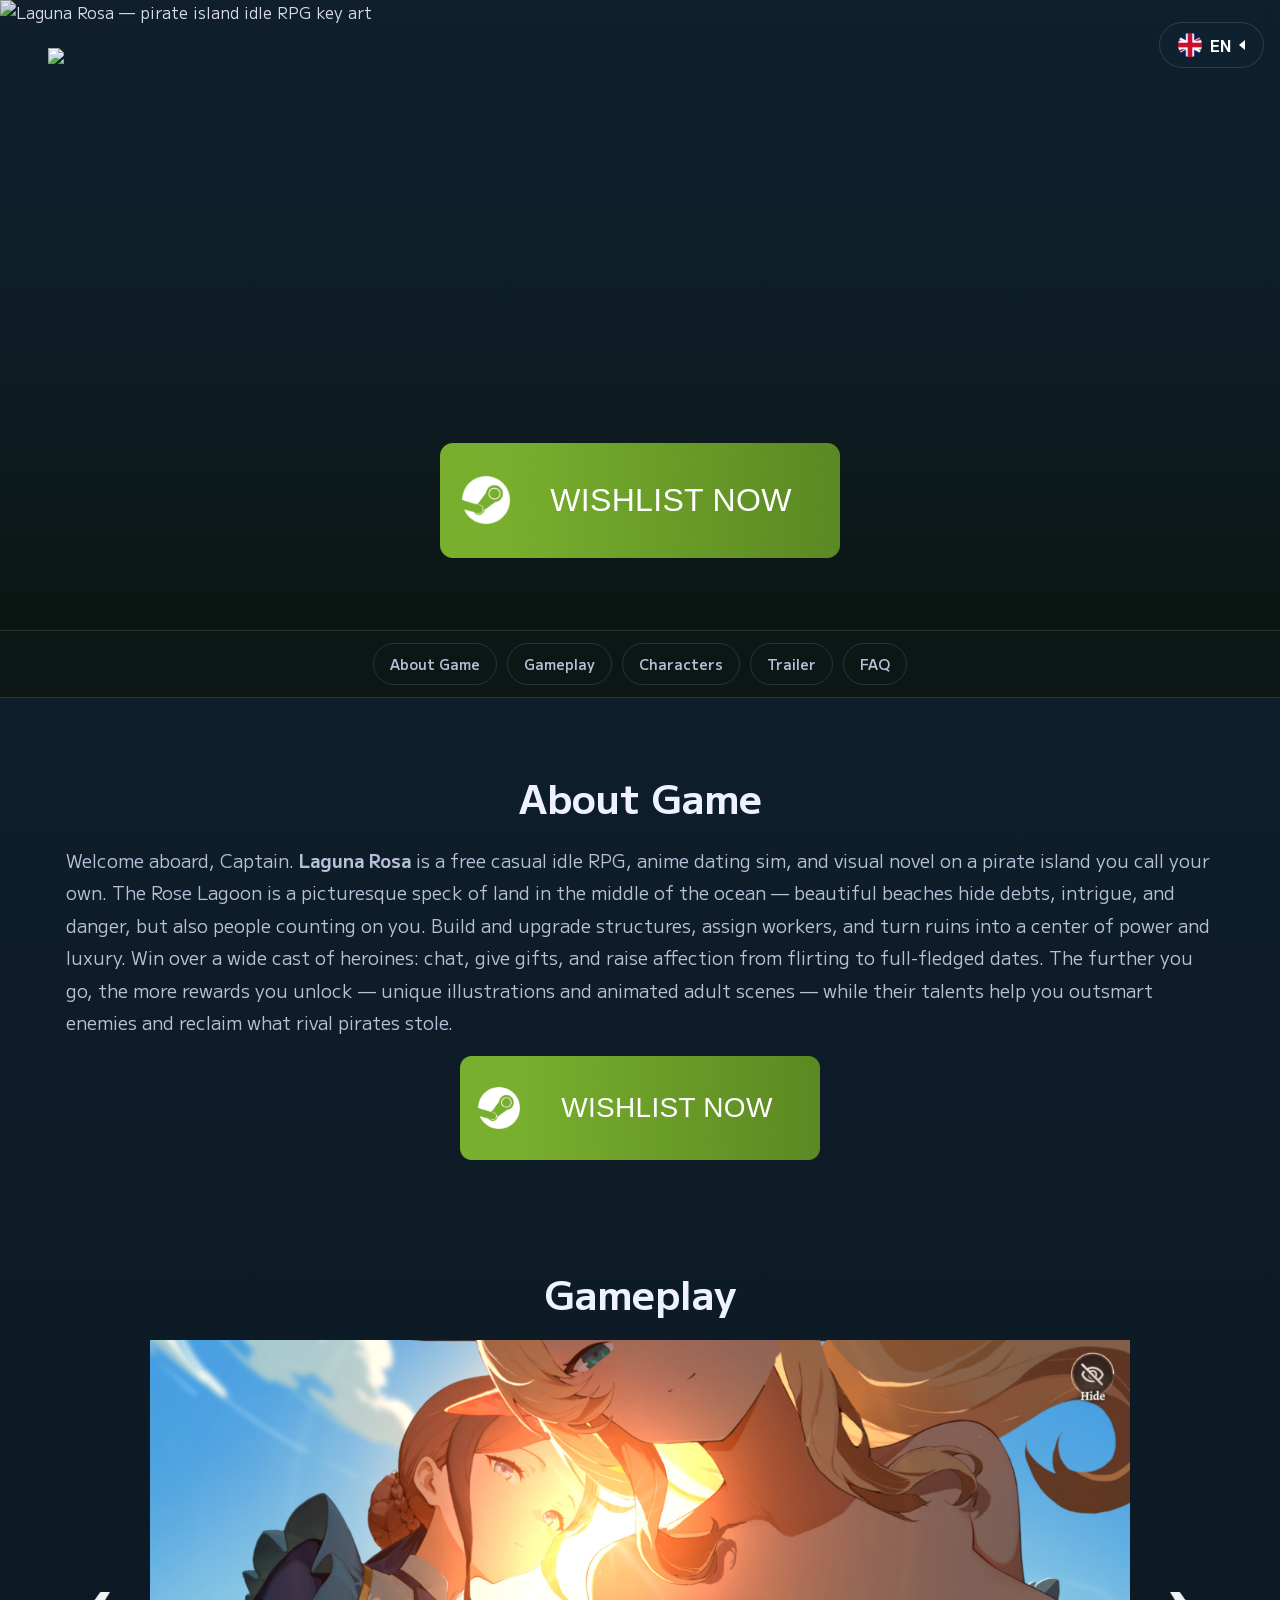
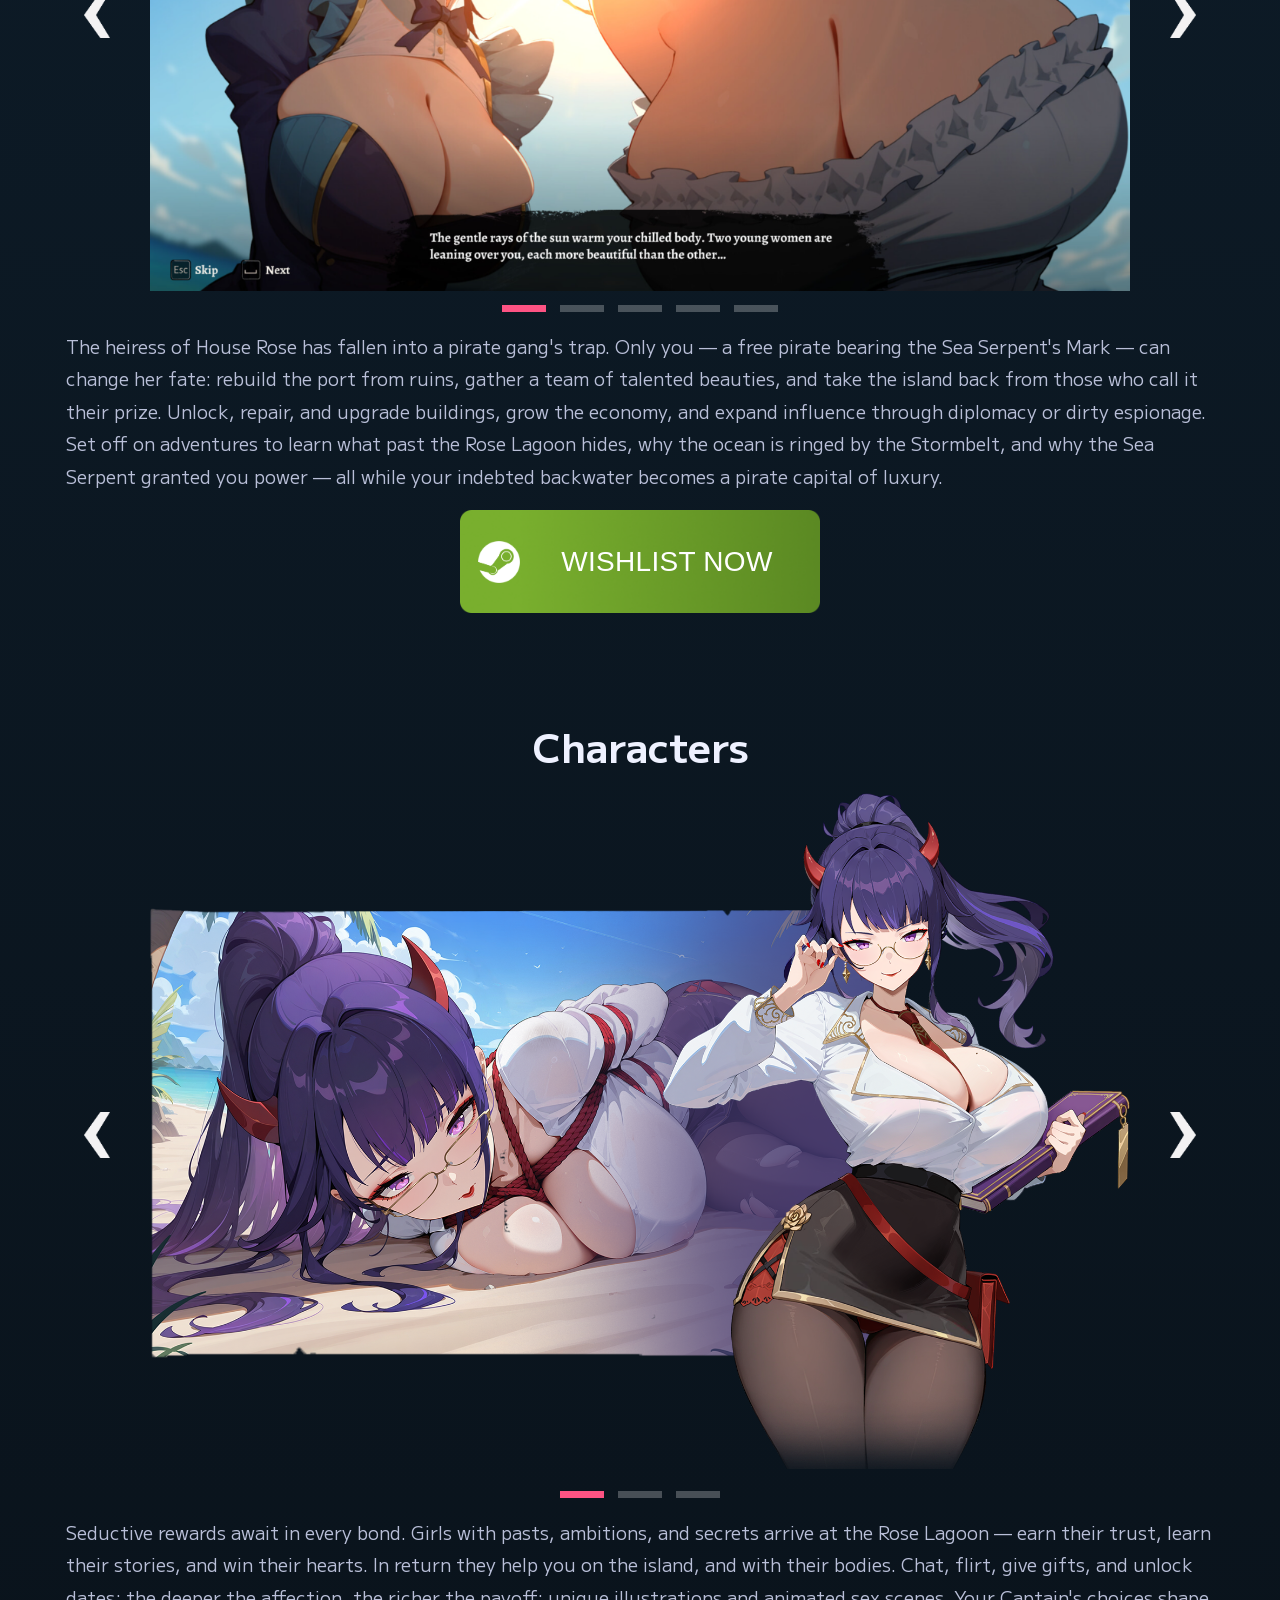
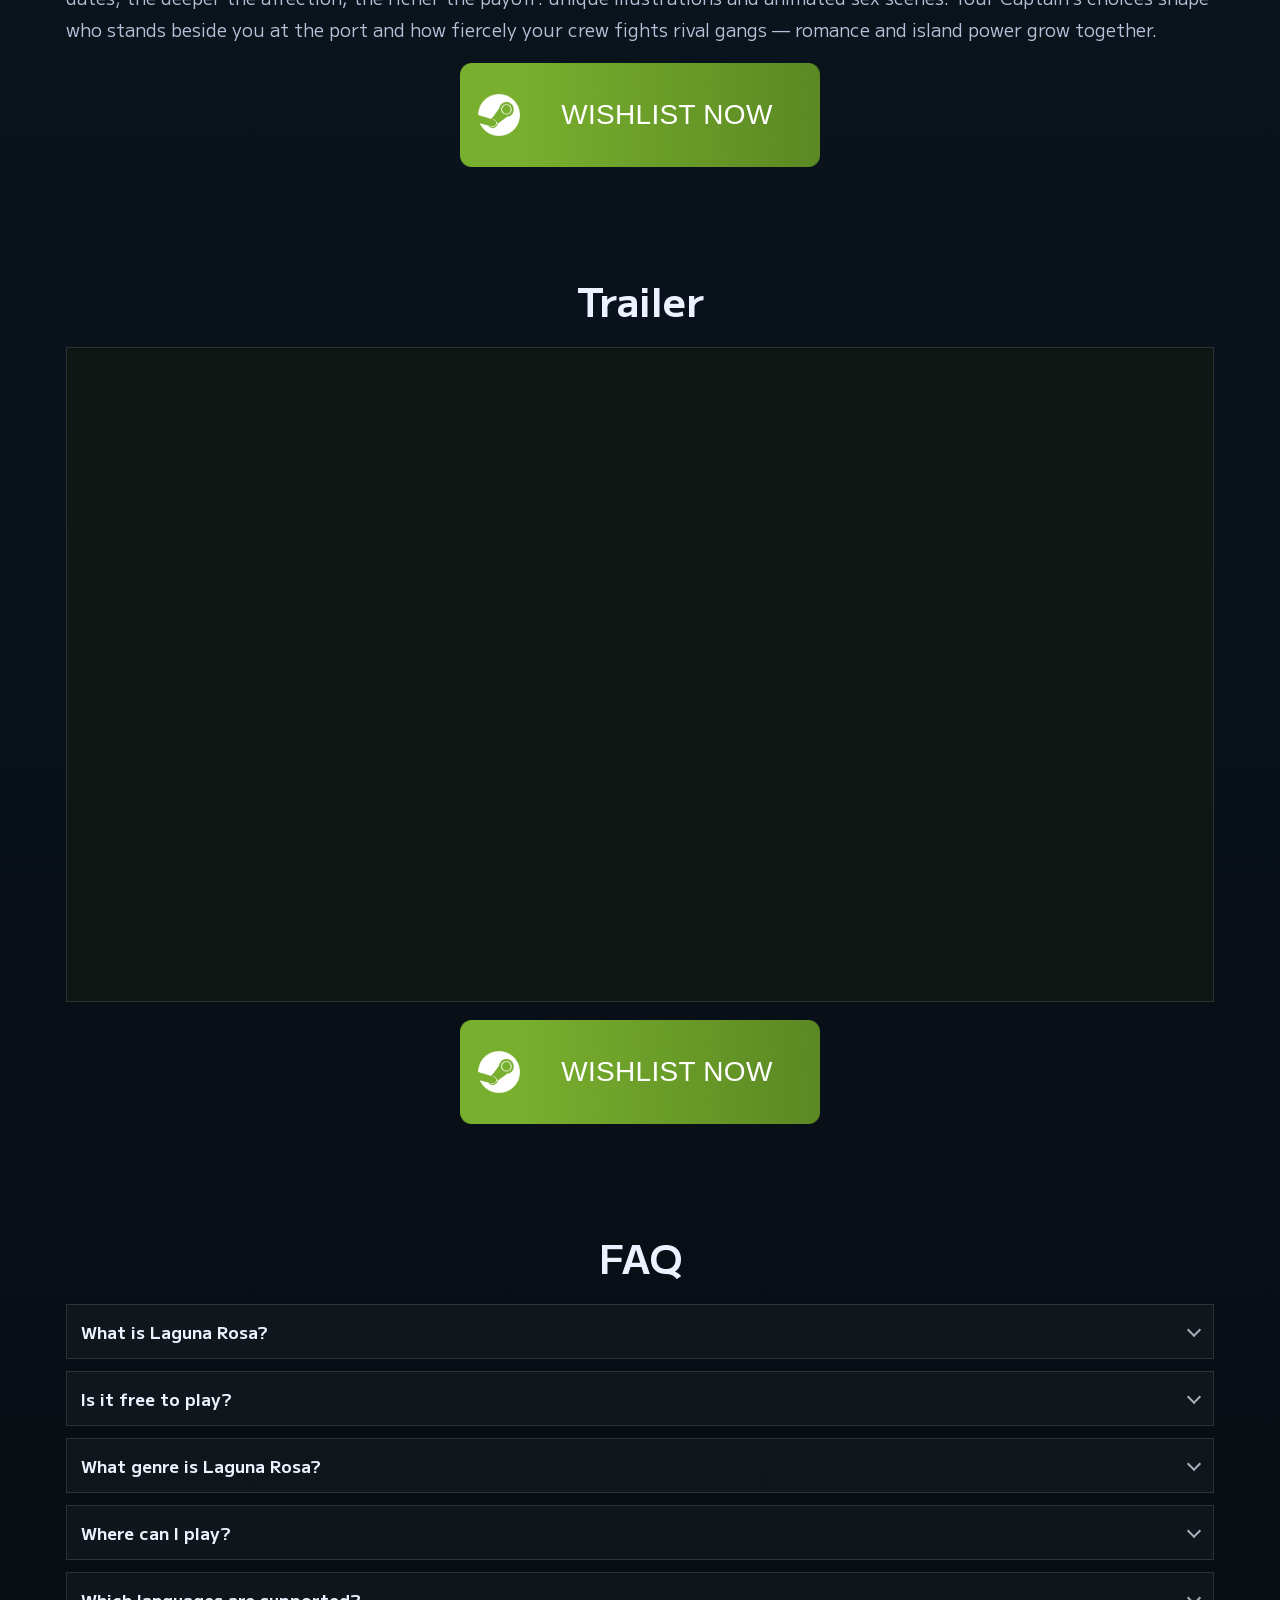
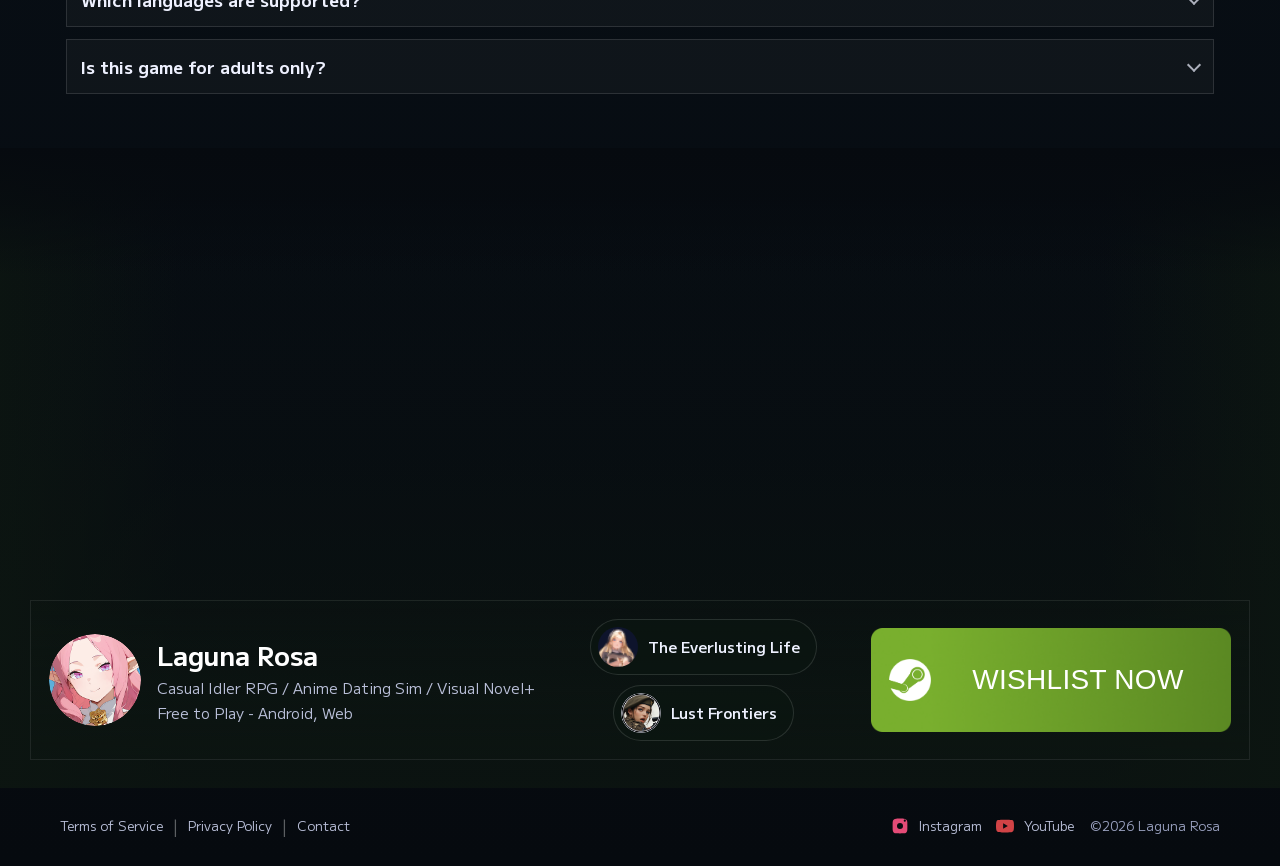
==== commit c2a1d02e: "Design update + links replacement" ====
--- a/index.html
+++ b/index.html
@@ -4,15 +4,15 @@
   <meta charset="UTF-8">
   <meta name="viewport" content="width=device-width, initial-scale=1.0">
   <meta name="referrer" content="strict-origin-when-cross-origin">
-  <link rel="canonical" href="https://www.lustfrontiers.com/">
-  <link rel="alternate" hreflang="en" href="https://www.lustfrontiers.com/">
-  <link rel="alternate" hreflang="de" href="https://www.lustfrontiers.com/index-de.html">
-  <link rel="alternate" hreflang="fr" href="https://www.lustfrontiers.com/index-fr.html">
-  <link rel="alternate" hreflang="es" href="https://www.lustfrontiers.com/index-es.html">
-  <link rel="alternate" hreflang="ja" href="https://www.lustfrontiers.com/index-jp.html">
-  <link rel="alternate" hreflang="ko" href="https://www.lustfrontiers.com/index-ko.html">
-  <link rel="alternate" hreflang="ru" href="https://www.lustfrontiers.com/index-ru.html">
-  <link rel="alternate" hreflang="x-default" href="https://www.lustfrontiers.com/">
+  <link rel="canonical" href="https://lagunarosagame.com/">
+  <link rel="alternate" hreflang="en" href="https://lagunarosagame.com/">
+  <link rel="alternate" hreflang="de" href="https://lagunarosagame.com/index-de.html">
+  <link rel="alternate" hreflang="fr" href="https://lagunarosagame.com/index-fr.html">
+  <link rel="alternate" hreflang="es" href="https://lagunarosagame.com/index-es.html">
+  <link rel="alternate" hreflang="ja" href="https://lagunarosagame.com/index-jp.html">
+  <link rel="alternate" hreflang="ko" href="https://lagunarosagame.com/index-ko.html">
+  <link rel="alternate" hreflang="ru" href="https://lagunarosagame.com/index-ru.html">
+  <link rel="alternate" hreflang="x-default" href="https://lagunarosagame.com/">
   <title>Laguna Rosa — free idle pirate island RPG with anime dating sim</title>
   <meta name="description" content="Laguna Rosa: a free casual idle RPG on a pirate island. Build your port, romance beautiful heroines, uncover secrets of the Rose Lagoon. Play in browser or on Android.">
   <meta name="keywords" content="Laguna Rosa, idle RPG, casual idler, anime dating sim, visual novel, pirate game, island builder, free browser game, Android, romance game, adult game">
@@ -24,11 +24,11 @@
 
   <link rel="stylesheet" href="css/main.css">
 
-  <script src="js/yandex-metrika.js" data-counter-id="109002405"></script>
+  <script src="js/yandex-metrika.js" data-counter-id="109373187"></script>
 </head>
 
 <body>
-  <noscript><div><img src="https://mc.yandex.ru/watch/109002405" style="position:absolute;left:-9999px;" alt=""></div></noscript>
+  <noscript><div><img src="https://mc.yandex.ru/watch/109373187" style="position:absolute;left:-9999px;" alt=""></div></noscript>
 
   <header class="hero">
     <img class="hero__header" src="assets/common/header_image.webp" alt="Laguna Rosa — pirate island idle RPG key art">
@@ -37,27 +37,27 @@
     <div class="lang-switcher" data-lang-switcher>
       <button type="button" class="lang-switcher__toggle" aria-expanded="false" aria-haspopup="true" aria-label="Select language">
         <span class="lang-switcher__current">
-          <span class="lang-switcher__flag" aria-hidden="true">🇬🇧</span>
+          <span class="lang-switcher__flag" aria-hidden="true"><img src="assets/common/f-en.png" alt="" width="24" height="24"></span>
           <span class="lang-switcher__code">EN</span>
         </span>
       </button>
       <nav class="lang-switcher__menu" aria-label="Languages">
-        <a class="lang-switcher__link" href="index.html" data-lang="en"><span class="lang-switcher__flag" aria-hidden="true">🇬🇧</span><span class="lang-switcher__code">EN</span></a>
-        <a class="lang-switcher__link" href="index-de.html" data-lang="de"><span class="lang-switcher__flag" aria-hidden="true">🇩🇪</span><span class="lang-switcher__code">DE</span></a>
-        <a class="lang-switcher__link" href="index-fr.html" data-lang="fr"><span class="lang-switcher__flag" aria-hidden="true">🇫🇷</span><span class="lang-switcher__code">FR</span></a>
-        <a class="lang-switcher__link" href="index-es.html" data-lang="es"><span class="lang-switcher__flag" aria-hidden="true">🇪🇸</span><span class="lang-switcher__code">ES</span></a>
-        <a class="lang-switcher__link" href="index-jp.html" data-lang="jp"><span class="lang-switcher__flag" aria-hidden="true">🇯🇵</span><span class="lang-switcher__code">JP</span></a>
-        <a class="lang-switcher__link" href="index-ko.html" data-lang="ko"><span class="lang-switcher__flag" aria-hidden="true">🇰🇷</span><span class="lang-switcher__code">KR</span></a>
-        <a class="lang-switcher__link" href="index-ru.html" data-lang="ru"><span class="lang-switcher__flag" aria-hidden="true">🇷🇺</span><span class="lang-switcher__code">RU</span></a>
+        <a class="lang-switcher__link" href="index.html" data-lang="en"><span class="lang-switcher__flag" aria-hidden="true"><img src="assets/common/f-en.png" alt="" width="24" height="24"></span><span class="lang-switcher__code">EN</span></a>
+        <a class="lang-switcher__link" href="index-de.html" data-lang="de"><span class="lang-switcher__flag" aria-hidden="true"><img src="assets/common/f-de.png" alt="" width="24" height="24"></span><span class="lang-switcher__code">DE</span></a>
+        <a class="lang-switcher__link" href="index-fr.html" data-lang="fr"><span class="lang-switcher__flag" aria-hidden="true"><img src="assets/common/f-fr.png" alt="" width="24" height="24"></span><span class="lang-switcher__code">FR</span></a>
+        <a class="lang-switcher__link" href="index-es.html" data-lang="es"><span class="lang-switcher__flag" aria-hidden="true"><img src="assets/common/f-es.png" alt="" width="24" height="24"></span><span class="lang-switcher__code">ES</span></a>
+        <a class="lang-switcher__link" href="index-jp.html" data-lang="jp"><span class="lang-switcher__flag" aria-hidden="true"><img src="assets/common/f-jp.png" alt="" width="24" height="24"></span><span class="lang-switcher__code">JP</span></a>
+        <a class="lang-switcher__link" href="index-ko.html" data-lang="ko"><span class="lang-switcher__flag" aria-hidden="true"><img src="assets/common/f-kr.png" alt="" width="24" height="24"></span><span class="lang-switcher__code">KR</span></a>
+        <a class="lang-switcher__link" href="index-ru.html" data-lang="ru"><span class="lang-switcher__flag" aria-hidden="true"><img src="assets/common/f-ru.png" alt="" width="24" height="24"></span><span class="lang-switcher__code">RU</span></a>
       </nav>
     </div>
 
     <div class="hero__content">
-      <div class="hero__logo">
+      <h1 class="hero__logo">
         <img src="assets/common/logo.webp" alt="Laguna Rosa — free-to-play idle RPG logo">
-      </div>
+      </h1>
       <div class="steam-cta steam-cta--hero">
-        <a class="steam-cta__wishlist" data-steam-link href="#" target="_blank" rel="noopener noreferrer" aria-label="View Laguna Rosa on Steam">
+        <a class="steam-cta__wishlist" data-steam-link href="https://store.steampowered.com/app/4450390?utm_source=seo_main&utm_medium=lr&utm_content=ws" target="_blank" rel="noopener noreferrer" aria-label="View Laguna Rosa on Steam">
           <img class="steam-cta__wishlist-icon" src="assets/common/steam.webp" alt="" width="894" height="894" aria-hidden="true">
           <span class="steam-cta__wishlist-text">WISHLIST NOW</span>
         </a>
@@ -70,6 +70,7 @@
       <a class="section-nav__item" href="#section-about">About Game</a>
       <a class="section-nav__item" href="#section-gameplay">Gameplay</a>
       <a class="section-nav__item" href="#section-characters">Characters</a>
+      <a class="section-nav__item" href="#section-trailer">Trailer</a>
       <a class="section-nav__item" href="#section-faq">FAQ</a>
     </nav>
   </div>
@@ -82,7 +83,7 @@
       </p>
             <div class="section-play">
         <div class="steam-cta">
-          <a class="steam-cta__wishlist" data-steam-link href="#" target="_blank" rel="noopener noreferrer" aria-label="View Laguna Rosa on Steam">
+          <a class="steam-cta__wishlist" data-steam-link href="https://store.steampowered.com/app/4450390?utm_source=seo_main&utm_medium=lr&utm_content=ws" target="_blank" rel="noopener noreferrer" aria-label="View Laguna Rosa on Steam">
           <img class="steam-cta__wishlist-icon" src="assets/common/steam.webp" alt="" width="894" height="894" aria-hidden="true">
           <span class="steam-cta__wishlist-text">WISHLIST NOW</span>
         </a>
@@ -124,7 +125,7 @@
       </p>
             <div class="section-play">
         <div class="steam-cta">
-          <a class="steam-cta__wishlist" data-steam-link href="#" target="_blank" rel="noopener noreferrer" aria-label="View Laguna Rosa on Steam">
+          <a class="steam-cta__wishlist" data-steam-link href="https://store.steampowered.com/app/4450390?utm_source=seo_main&utm_medium=lr&utm_content=ws" target="_blank" rel="noopener noreferrer" aria-label="View Laguna Rosa on Steam">
           <img class="steam-cta__wishlist-icon" src="assets/common/steam.webp" alt="" width="894" height="894" aria-hidden="true">
           <span class="steam-cta__wishlist-text">WISHLIST NOW</span>
         </a>
@@ -162,22 +163,21 @@
       </p>
             <div class="section-play">
         <div class="steam-cta">
-          <a class="steam-cta__wishlist" data-steam-link href="#" target="_blank" rel="noopener noreferrer" aria-label="View Laguna Rosa on Steam">
-          <img class="steam-cta__wishlist-icon" src="assets/common/steam.webp" alt="" width="894" height="894" aria-hidden="true">
-          <span class="steam-cta__wishlist-text">WISHLIST NOW</span>
-        </a>
-        </div>
-      </div>
-
-    </section>
-
-    <!-- Trailer: hidden until video is on channel; remove content-section--trailer-hidden to show -->
-    <section id="section-trailer" class="content-section content-section--trailer-hidden" aria-hidden="true">
+          <a class="steam-cta__wishlist" data-steam-link href="https://store.steampowered.com/app/4450390?utm_source=seo_main&utm_medium=lr&utm_content=ws" target="_blank" rel="noopener noreferrer" aria-label="View Laguna Rosa on Steam">
+          <img class="steam-cta__wishlist-icon" src="assets/common/steam.webp" alt="" width="894" height="894" aria-hidden="true">
+          <span class="steam-cta__wishlist-text">WISHLIST NOW</span>
+        </a>
+        </div>
+      </div>
+
+    </section>
+
+    <section id="section-trailer" class="content-section">
       <h2 class="section-title">Trailer</h2>
       <div class="trailer-frame">
         <div class="trailer-frame__inner">
           <iframe
-            src="https://www.youtube-nocookie.com/embed/x11kabUIgeI"
+            src="https://www.youtube.com/embed/WDPXIGa6_9A"
             title="Laguna Rosa trailer"
             referrerpolicy="strict-origin-when-cross-origin"
             allow="accelerometer; autoplay; clipboard-write; encrypted-media; gyroscope; picture-in-picture; web-share"
@@ -187,7 +187,7 @@
       </div>
             <div class="section-play">
         <div class="steam-cta">
-          <a class="steam-cta__wishlist" data-steam-link href="#" target="_blank" rel="noopener noreferrer" aria-label="View Laguna Rosa on Steam">
+          <a class="steam-cta__wishlist" data-steam-link href="https://store.steampowered.com/app/4450390?utm_source=seo_main&utm_medium=lr&utm_content=ws" target="_blank" rel="noopener noreferrer" aria-label="View Laguna Rosa on Steam">
           <img class="steam-cta__wishlist-icon" src="assets/common/steam.webp" alt="" width="894" height="894" aria-hidden="true">
           <span class="steam-cta__wishlist-text">WISHLIST NOW</span>
         </a>
@@ -246,26 +246,20 @@
           <ul class="related-games__list" aria-label="Other games">
             <li>
               <a class="related-games__link" href="https://theeverlustinglife.com/?utm_source=lr_web" target="_blank" rel="noopener noreferrer">
-                <img class="related-games__icon" src="assets/common/everlusting-life-icon.ico" alt="">
+                <img class="related-games__icon" src="assets/common/everlusting-life-icon.ico" alt="The Everlusting Life">
                 <span>The Everlusting Life</span>
               </a>
             </li>
             <li>
-              <a class="related-games__link" href="https://primedesiregame.com/?utm_source=lr_web" target="_blank" rel="noopener noreferrer">
-                <img class="related-games__icon" src="assets/common/prime-desire-icon.webp" alt="">
-                <span>Prime Desire</span>
-              </a>
-            </li>
-            <li>
               <a class="related-games__link" href="https://thelustfrontiers.com/?utm_source=lr_web" target="_blank" rel="noopener noreferrer">
-                <img class="related-games__icon" src="assets/common/lust-frontiers-icon.webp" alt="">
+                <img class="related-games__icon" src="assets/common/lust-frontiers-icon.webp" alt="Lust Frontiers">
                 <span>Lust Frontiers</span>
               </a>
             </li>
           </ul>
         </div>
         <div class="steam-cta steam-cta--end">
-          <a class="steam-cta__wishlist" data-steam-link href="#" target="_blank" rel="noopener noreferrer" aria-label="View Laguna Rosa on Steam">
+          <a class="steam-cta__wishlist" data-steam-link href="https://store.steampowered.com/app/4450390?utm_source=seo_main&utm_medium=lr&utm_content=ws" target="_blank" rel="noopener noreferrer" aria-label="View Laguna Rosa on Steam">
           <img class="steam-cta__wishlist-icon" src="assets/common/steam.webp" alt="" width="894" height="894" aria-hidden="true">
           <span class="steam-cta__wishlist-text">WISHLIST NOW</span>
         </a>
--- a/css/main.css
+++ b/css/main.css
@@ -80,6 +80,8 @@
   margin: var(--hero-logo-inset) 0 0 var(--hero-logo-inset);
   width: clamp(160px, 36vw, 480px);
   flex-shrink: 0;
+  font-size: 0;
+  line-height: 0;
 }
 
 .hero__logo img {
@@ -167,9 +169,19 @@
 }
 
 .lang-switcher__flag {
-  font-size: 22px;
-  line-height: 1;
+  display: inline-flex;
+  align-items: center;
+  justify-content: center;
+  width: 24px;
+  height: 24px;
   flex-shrink: 0;
+}
+
+.lang-switcher__flag img {
+  width: 100%;
+  height: 100%;
+  object-fit: contain;
+  display: block;
 }
 
 .lang-switcher__code {
@@ -299,6 +311,38 @@
   border: 0;
 }
 
+.trailer-frame__fallback {
+  position: absolute;
+  inset: 0;
+  display: block;
+  overflow: hidden;
+  border-radius: inherit;
+}
+
+.trailer-frame__fallback img {
+  width: 100%;
+  height: 100%;
+  object-fit: cover;
+  display: block;
+}
+
+.trailer-frame__play {
+  position: absolute;
+  left: 50%;
+  top: 50%;
+  transform: translate(-50%, -50%);
+  width: 68px;
+  height: 48px;
+  border-radius: 12px;
+  background: rgba(255, 0, 0, 0.88);
+  color: #fff;
+  font-size: 22px;
+  line-height: 48px;
+  text-align: center;
+  padding-left: 4px;
+  box-shadow: 0 8px 24px rgba(0, 0, 0, 0.35);
+}
+
 .faq {
   display: grid;
   gap: 12px;
@@ -315,10 +359,51 @@
   font-size: 17px;
 }
 
+.faq--accordion .faq__question {
+  margin: 0;
+  cursor: pointer;
+  user-select: none;
+  display: flex;
+  justify-content: space-between;
+  align-items: flex-start;
+  gap: 12px;
+  transition: color 0.2s ease;
+}
+
+.faq--accordion .faq__question:hover {
+  color: #fff;
+}
+
+.faq--accordion .faq__question::after {
+  content: "";
+  flex-shrink: 0;
+  width: 8px;
+  height: 8px;
+  margin-top: 6px;
+  border-right: 2px solid currentColor;
+  border-bottom: 2px solid currentColor;
+  transform: rotate(45deg);
+  transition: transform 0.2s ease;
+  opacity: 0.7;
+}
+
+.faq--accordion .faq__item--open .faq__question::after {
+  transform: rotate(-135deg);
+  margin-top: 10px;
+}
+
 .faq__answer {
   margin: 0;
   color: var(--text-soft);
   line-height: 1.6;
+}
+
+.faq--accordion .faq__item:not(.faq__item--open) .faq__answer {
+  display: none;
+}
+
+.faq--accordion .faq__answer {
+  padding-top: 10px;
 }
 
 .end-visual {
@@ -808,8 +893,8 @@
   position: absolute;
   top: 50%;
   transform: translateY(-50%);
-  width: 62px;
-  height: 62px;
+  width: 31px;
+  height: 31px;
   border: none;
   background: transparent;
   cursor: pointer;
@@ -825,30 +910,19 @@
 }
 
 .carousel__nav img {
+  display: block;
+  width: 100%;
+  height: 100%;
+  object-fit: contain;
+}
+
+.carousel__nav::after {
+  content: none;
   display: none;
-}
-
-.carousel__nav::after {
-  content: "\203A";
-  position: relative;
-  z-index: 1;
-  color: #fff;
-  font-size: 34px;
-  line-height: 1;
-  font-weight: 700;
-}
-
-.carousel__nav--prev::after {
-  content: "\2039";
-  transform: translateX(-1px);
 }
 
 .carousel__nav--prev {
   left: 8px;
-}
-
-.carousel__nav--next::after {
-  transform: translateX(1px);
 }
 
 .carousel__nav--next {
@@ -876,15 +950,13 @@
 }
 
 .carousel--style-b .carousel__nav {
-  width: 92px;
-  height: 92px;
+  width: 46px;
+  height: 46px;
 }
 
 .carousel--style-b .carousel__nav::after {
-  font-size: 76px;
-  font-weight: 400;
-  color: rgba(255, 255, 255, 0.94);
-  text-shadow: 0 0 14px rgba(253, 83, 131, 0.32);
+  content: none;
+  display: none;
 }
 
 .carousel--style-b .carousel__pagination {
@@ -903,6 +975,11 @@
 }
 
 @media (max-width: 900px) {
+  .hero {
+    overflow: visible;
+    min-height: 44vh;
+  }
+
   .hero__content {
     padding-bottom: clamp(20px, 6vh, 52px);
   }
@@ -941,13 +1018,311 @@
     gap: 10px;
   }
 
+  .end-visual-combo__top {
+    flex-direction: column;
+    align-items: center;
+    gap: 18px;
+  }
+
+  .end-visual-combo__game {
+    flex-direction: column;
+    align-items: center;
+    text-align: center;
+    width: 100%;
+  }
+
+  .end-visual-combo__meta {
+    justify-items: center;
+    text-align: center;
+  }
+
+  .related-games--in-combo {
+    flex: none;
+    width: 100%;
+    justify-content: center;
+  }
+
   .related-games__list {
+    flex-direction: column;
+    align-items: center;
+    gap: 8px;
+    width: 100%;
+  }
+
+  .related-games__link {
+    width: min(100%, 320px);
+    justify-content: center;
+  }
+
+  .steam-cta--end {
+    width: 100%;
+    justify-content: center;
+  }
+
+  .lang-switcher {
+    flex-direction: column;
+    align-items: flex-end;
+    top: 12px;
+    right: 12px;
+    z-index: 50;
+    max-width: calc(100vw - 24px);
+  }
+
+  .lang-switcher__menu {
+    position: absolute;
+    top: calc(100% + 8px);
+    right: 0;
+    flex-direction: column;
+    align-items: stretch;
+    gap: 4px;
+    padding: 10px;
+    border-radius: 16px;
+    max-width: min(240px, calc(100vw - 24px));
+    max-height: min(70vh, 420px);
+    overflow-y: auto;
+    transform: translateY(-8px);
+  }
+
+  .lang-switcher--open .lang-switcher__menu {
+    transform: translateY(0);
+  }
+
+  .lang-switcher__link {
+    justify-content: flex-start;
+    width: 100%;
+    white-space: nowrap;
+  }
+
+  .steam-cta__wishlist {
+    width: min(272px, 74vw);
+    gap: 8px;
+    padding: 0 12px;
+  }
+
+  .steam-cta__wishlist-icon {
+    width: 26px;
+  }
+
+  .steam-cta__wishlist-text {
+    flex: 1 1 auto;
+    max-width: none;
+    font-size: 15px;
+  }
+
+  .steam-cta--hero .steam-cta__wishlist {
+    width: min(288px, 78vw);
+    gap: 8px;
+    padding: 0 14px;
+  }
+
+  .steam-cta--hero .steam-cta__wishlist-icon {
+    width: 28px;
+  }
+
+  .steam-cta--hero .steam-cta__wishlist-text {
+    font-size: 16px;
+  }
+
+  html[lang="ko"] .steam-cta__wishlist-text,
+  html[lang="ko"] .steam-cta--hero .steam-cta__wishlist-text {
+    font-size: 16px;
+  }
+
+  html[lang="fr"] .steam-cta__wishlist-text,
+  html[lang="fr"] .steam-cta--hero .steam-cta__wishlist-text {
+    font-size: 14px;
+  }
+
+  html[lang="es"] .steam-cta__wishlist,
+  html[lang="ja"] .steam-cta__wishlist,
+  html[lang="es"] .steam-cta--hero .steam-cta__wishlist,
+  html[lang="ja"] .steam-cta--hero .steam-cta__wishlist {
+    width: min(292px, 80vw);
     gap: 6px;
+    padding: 0 10px;
+  }
+
+  html[lang="es"] .steam-cta__wishlist-text,
+  html[lang="ja"] .steam-cta__wishlist-text {
+    font-size: 13px;
+  }
+
+  html[lang="es"] .steam-cta--hero .steam-cta__wishlist-text,
+  html[lang="ja"] .steam-cta--hero .steam-cta__wishlist-text {
+    font-size: 14px;
+  }
+
+  html[lang="de"] .steam-cta__wishlist-text,
+  html[lang="ru"] .steam-cta__wishlist-text,
+  html[lang="de"] .steam-cta--hero .steam-cta__wishlist-text,
+  html[lang="ru"] .steam-cta--hero .steam-cta__wishlist-text {
+    font-size: 14px;
+  }
+
+  .end-visual.end-visual--c {
+    aspect-ratio: auto;
+    min-height: clamp(260px, 58vw, 420px);
+    background-size: cover;
+    background-position: center center;
+  }
+
+  .end-visual-combo__info {
+    position: static;
+    margin: 0;
+    padding: clamp(16px, 4vw, 20px);
+    border-radius: 0;
+    border-left: none;
+    border-right: none;
+    border-bottom: none;
+  }
+}
+
+@media (max-width: 640px) {
+  .hero {
+    --hero-logo-inset: clamp(12px, 3vw, 24px);
+    min-height: clamp(240px, 36vh, 320px);
+    padding: 12px 12px 16px;
+  }
+
+  .hero__content {
+    padding-bottom: clamp(10px, 2.5vh, 20px);
+  }
+
+  .section-play__btn,
+  .footer-block__play-btn {
+    width: min(270px, 88vw);
+  }
+
+  .hero__play-btn {
+    width: clamp(190px, 44vw, 300px);
+  }
+
+  .end-visual-combo__play {
+    width: min(260px, 88vw);
+  }
+
+  .hero__logo {
+    width: clamp(120px, 38vw, 200px);
+    margin-top: clamp(40px, 10vw, 52px);
+  }
+
+  .hero__logo img {
+    max-height: clamp(68px, 12vh, 110px);
+  }
+
+  .lang-switcher__toggle {
+    font-size: 13px;
+    padding: 7px 12px;
+    gap: 6px;
+  }
+
+  .lang-switcher__flag {
+    width: 20px;
+    height: 20px;
+  }
+
+  .lang-switcher__link {
+    font-size: 14px;
+    padding: 8px 10px;
+  }
+
+  .steam-cta__wishlist {
+    width: min(248px, 72vw);
+    padding: 0 10px;
+    gap: 6px;
+  }
+
+  .steam-cta__wishlist-icon {
+    width: 24px;
+  }
+
+  .steam-cta__wishlist-text {
+    font-size: 14px;
+  }
+
+  .steam-cta--hero .steam-cta__wishlist {
+    width: min(260px, 76vw);
+  }
+
+  .steam-cta--hero .steam-cta__wishlist-icon {
+    width: 26px;
+  }
+
+  .steam-cta--hero .steam-cta__wishlist-text {
+    font-size: 15px;
+  }
+
+  html[lang="es"] .steam-cta__wishlist,
+  html[lang="ja"] .steam-cta__wishlist {
+    width: min(268px, 78vw);
+  }
+
+  html[lang="es"] .steam-cta--hero .steam-cta__wishlist,
+  html[lang="ja"] .steam-cta--hero .steam-cta__wishlist {
+    width: min(276px, 80vw);
+  }
+
+  .content-section,
+  .footer-block {
+    padding: 20px 16px;
+  }
+
+  .content-section {
+    padding-left: 0;
+    padding-right: 0;
+  }
+
+  .section-nav__item {
+    font-size: 13px;
+    padding: 9px 12px;
+  }
+
+  .section-block__text {
+    font-size: 16px;
+    line-height: 1.7;
+  }
+
+  .carousel__nav {
+    width: 26px;
+    height: 26px;
+  }
+
+  .carousel--style-b .carousel__nav {
+    width: 36px;
+    height: 36px;
+  }
+
+  .carousel--style-b .carousel__dot {
+    width: 34px;
+    height: 6px;
+  }
+
+  .footer {
+    padding-left: 16px;
+    padding-right: 16px;
+  }
+
+  .end-visual.end-visual--c {
+    min-height: clamp(280px, 72vw, 400px);
+  }
+
+  .end-visual-combo__icon {
+    width: 72px;
+    height: 72px;
+  }
+
+  .end-visual-combo__name {
+    font-size: 20px;
+  }
+
+  .end-visual-combo__sub {
+    font-size: 12px;
+    line-height: 1.45;
   }
 
   .related-games__link {
     font-size: 13px;
-    padding: 6px 12px 6px 6px;
+    padding: 8px 14px 8px 8px;
   }
 
   .related-games__icon {
@@ -956,85 +1331,18 @@
   }
 }
 
-@media (max-width: 640px) {
+@media (max-width: 480px) {
   .hero {
-    --hero-logo-inset: clamp(16px, 4vw, 32px);
-  }
-
-  .hero__content {
-    padding-bottom: clamp(16px, 5vh, 40px);
-  }
-
-  .section-play__btn,
-  .footer-block__play-btn {
-    width: min(270px, 88vw);
-  }
-
-  .hero__play-btn {
-    width: clamp(190px, 44vw, 300px);
-  }
-
-  .end-visual-combo__play {
-    width: min(260px, 88vw);
-  }
-
-  .hero {
-    min-height: 48vh;
-    padding: 20px 12px 24px;
-  }
-
-  .content-section,
-  .footer-block {
-    padding: 20px 16px;
-  }
-
-  .content-section {
-    padding-left: 0;
-    padding-right: 0;
-  }
-
-  .section-nav__item {
-    font-size: 13px;
-    padding: 9px 12px;
-  }
-
-  .section-block__text {
-    font-size: 16px;
-    line-height: 1.7;
-  }
-
-  .carousel__nav {
-    width: 52px;
-    height: 52px;
-  }
-
-  .carousel__nav::after {
-    font-size: 24px;
-  }
-
-  .carousel--style-b .carousel__nav::after {
-    font-size: 54px;
-  }
-
-  .carousel--style-b .carousel__nav {
-    width: 72px;
-    height: 72px;
-  }
-
-  .carousel--style-b .carousel__dot {
-    width: 34px;
-    height: 6px;
-  }
-
-  .footer {
-    padding-left: 16px;
-    padding-right: 16px;
-  }
-}
-
-@media (max-width: 480px) {
+    min-height: clamp(220px, 32vh, 280px);
+  }
+
   .hero__logo {
-    width: clamp(145px, 44vw, 260px);
+    width: clamp(110px, 36vw, 180px);
+    margin-top: clamp(36px, 9vw, 48px);
+  }
+
+  .hero__logo img {
+    max-height: clamp(60px, 11vh, 96px);
   }
 
   .hero__play-btn {
@@ -1050,9 +1358,17 @@
     width: min(240px, 86vw);
   }
 
+  .steam-cta__wishlist {
+    width: min(232px, 70vw);
+  }
+
+  .steam-cta--hero .steam-cta__wishlist {
+    width: min(244px, 74vw);
+  }
+
   .carousel--style-b .carousel__nav {
-    width: 60px;
-    height: 60px;
+    width: 30px;
+    height: 30px;
   }
 
   .carousel--style-b .carousel__nav--prev {
@@ -1061,10 +1377,6 @@
 
   .carousel--style-b .carousel__nav--next {
     right: 2px;
-  }
-
-  .carousel--style-b .carousel__nav::after {
-    font-size: 44px;
   }
 
   .carousel--style-b .carousel__pagination {
@@ -1076,4 +1388,8 @@
     width: 24px;
     height: 5px;
   }
-}
+
+  .end-visual.end-visual--c {
+    min-height: clamp(300px, 85vw, 440px);
+  }
+}
